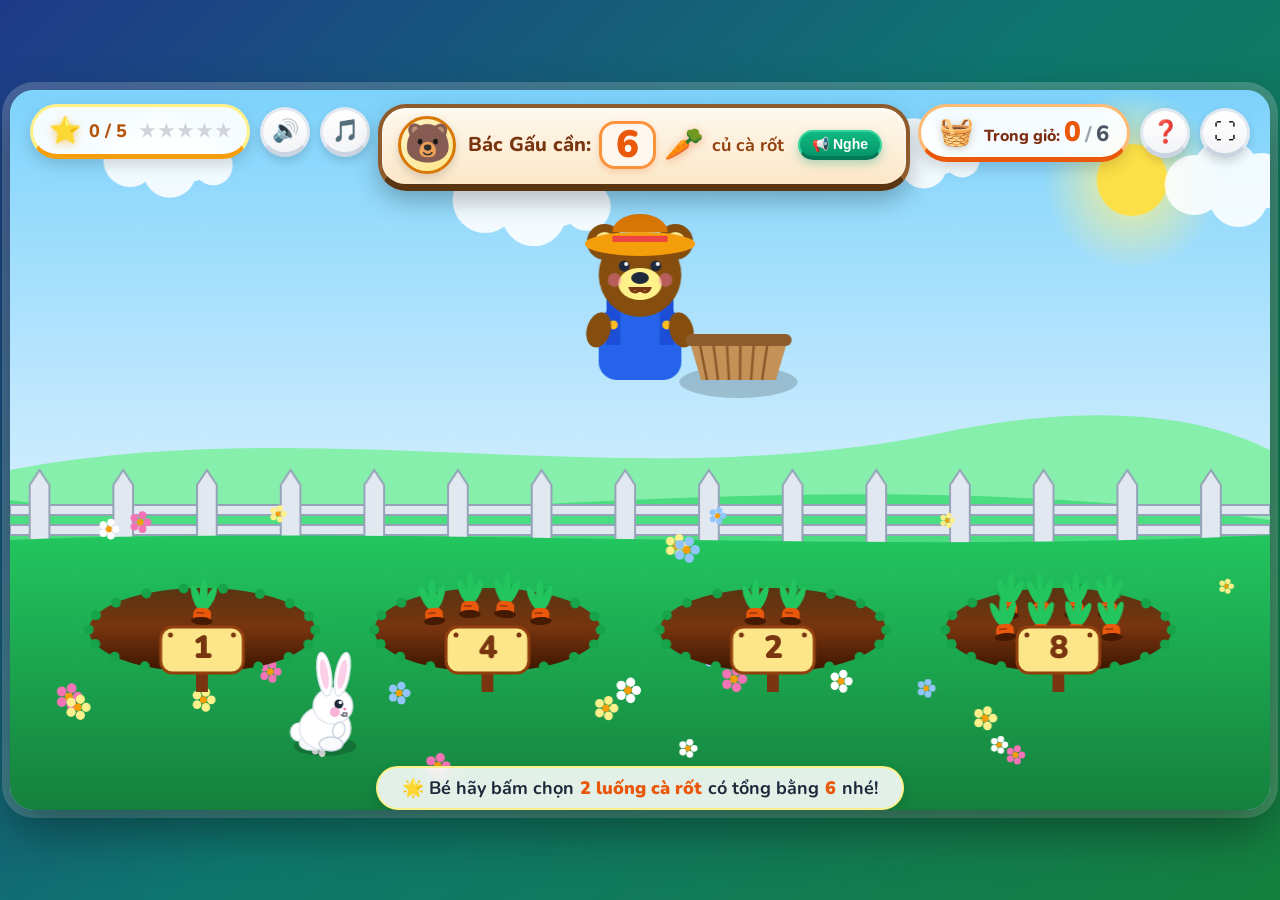
==== index.html @ 6e5bebfd "feat: init Tho Gom Ca Rot (Carrot Harvester) math game for Grade 1" ====
<!DOCTYPE html>
<html lang="vi">
<head>
  <meta charset="UTF-8">
  <meta name="viewport" content="width=device-width, initial-scale=1.0, maximum-scale=1.0, user-scalable=no">
  <title>Thỏ Gom Cà Rốt - Bé Vui Học Toán Lớp 1</title>
  <meta name="description" content="Trò chơi giáo dục toán học Thỏ Gom Cà Rốt giúp học sinh lớp 1 rèn luyện tư duy Tách - Gộp số trong phạm vi 10.">
  
  <!-- Google Fonts: Nunito & Quicksand bo tròn, thân thiện với trẻ nhỏ -->
  <link rel="preconnect" href="https://fonts.googleapis.com">
  <link rel="preconnect" href="https://fonts.gstatic.com" crossorigin>
  <link href="https://fonts.googleapis.com/css2?family=Nunito:wght@600;700;800;900&family=Quicksand:wght@700&display=swap" rel="stylesheet">
  
  <link rel="stylesheet" href="css/style.css">
</head>
<body>
  <!-- Game Container tự động co giãn 16:9 chuẩn 1280x720 -->
  <div id="game-wrapper">
    <div id="game-container">
      <!-- Canvas chính vẽ hoạt hình, nhân vật, luống đất và hiệu ứng -->
      <canvas id="gameCanvas" width="1280" height="720"></canvas>

      <!-- Lớp giao diện HTML nổi (HUD & Interactive Overlays) -->
      <div id="ui-layer">
        <!-- Thanh công cụ trên cùng -->
        <header id="hud-top">
          <!-- Góc trái: Tiến trình sao & Nút chức năng -->
          <div class="hud-left">
            <div class="star-badge" id="star-progress" title="Tiến trình hoàn thành">
              <span class="star-icon">⭐</span>
              <span id="star-count-text">0 / 5</span>
              <div class="stars-track" id="stars-track">
                <!-- 5 ngôi sao nhỏ phát sáng khi đạt điểm -->
                <span class="mini-star">★</span>
                <span class="mini-star">★</span>
                <span class="mini-star">★</span>
                <span class="mini-star">★</span>
                <span class="mini-star">★</span>
              </div>
            </div>

            <button id="btn-sound" class="hud-btn" aria-label="Bật/Tắt âm thanh" title="Âm thanh">
              <span class="btn-icon">🔊</span>
            </button>
            <button id="btn-music" class="hud-btn" aria-label="Bật/Tắt nhạc nền" title="Nhạc nền">
              <span class="btn-icon">🎵</span>
            </button>
          </div>

          <!-- Khu vực Bác Gấu & Bảng Yêu Cầu (Chính giữa) -->
          <div id="mission-board" class="mission-panel">
            <div class="mission-avatar" id="bear-avatar" title="Bác Gấu Nông Dân">
              <span class="avatar-emoji">🐻</span>
            </div>
            <div class="mission-content">
              <div class="mission-speech-bubble">
                <span class="mission-label">Bác Gấu cần:</span>
                <span class="mission-target" id="target-number">7</span>
                <span class="carrot-symbol">🥕</span>
                <span class="mission-unit">củ cà rốt</span>
                <button id="btn-speak" class="speak-btn" title="Nghe Bác Gấu đọc yêu cầu">
                  <span class="speaker-icon">📢</span>
                  <span class="speak-hint">Nghe</span>
                </button>
              </div>
            </div>
          </div>

          <!-- Góc phải: Giỏ thu hoạch & Nút trợ giúp / Toàn màn hình -->
          <div class="hud-right">
            <div class="cart-badge" id="cart-counter" title="Cà rốt trong giỏ">
              <span class="cart-icon">🧺</span>
              <div class="cart-info">
                <span class="cart-label">Trong giỏ:</span>
                <span class="cart-val" id="collected-val">0</span>
                <span class="cart-sep">/</span>
                <span class="cart-target" id="cart-target-val">7</span>
              </div>
            </div>
            
            <button id="btn-reset-turn" class="hud-btn btn-warning" title="Chọn lại từ đầu" style="display: none;">
              <span class="btn-icon">🔄</span>
              <span class="btn-text">Chọn lại</span>
            </button>

            <button id="btn-help" class="hud-btn" title="Hướng dẫn cách chơi">
              <span class="btn-icon">❓</span>
            </button>
            <button id="btn-fullscreen" class="hud-btn" title="Toàn màn hình">
              <span class="btn-icon">⛶</span>
            </button>
          </div>
        </header>

        <!-- Dòng hướng dẫn bé tương tác (thay đổi theo trạng thái) -->
        <div id="interaction-guide" class="guide-banner">
          <p id="guide-text">🌟 Bé hãy bấm chọn <strong>2 luống cà rốt</strong> có tổng bằng <strong id="guide-target">7</strong> nhé!</p>
        </div>

        <!-- Banner thông báo chúc mừng & hiển thị phép toán Tách - Gộp (a + b = C) -->
        <div id="success-banner" class="result-banner success hidden">
          <div class="banner-ribbon">
            <div class="banner-title">🎉 HOAN HÔ! BÉ GIỎI QUÁ! 🎉</div>
            <div class="math-formula" id="math-formula-text">
              <span class="num-a" id="math-a">3</span>
              <span class="op">+</span>
              <span class="num-b" id="math-b">4</span>
              <span class="op">=</span>
              <span class="num-target" id="math-target">7</span>
              <span class="formula-carrot">🥕</span>
            </div>
            <p class="banner-subtitle">Bác Gấu đã nhận đủ số cà rốt rồi!</p>
          </div>
        </div>

        <!-- Thông báo nhắc nhở nhẹ nhàng khi chọn chưa đúng -->
        <div id="wrong-toast" class="wrong-toast hidden">
          <div class="toast-content">
            <span class="toast-icon">🐰💭</span>
            <div class="toast-text">
              <strong>Ồ, chưa đúng rồi!</strong>
              <p id="wrong-detail">Bé thử chọn lại 2 luống khác nhé!</p>
            </div>
          </div>
        </div>

        <!-- Màn hình chiến thắng khi hoàn thành 5 màn (Trophy Screen) -->
        <div id="victory-modal" class="modal-overlay hidden">
          <div class="modal-card">
            <div class="trophy-bounce">🏆</div>
            <h2 class="victory-title">XUẤT SẮC! BÉ ĐÃ CHIẾN THẮNG!</h2>
            <div class="victory-stars">
              ⭐⭐⭐⭐⭐
            </div>
            <p class="victory-desc">
              Bé đã giúp Thỏ Trắng thu hoạch đủ cà rốt cho Bác Gấu nông dân rồi! Bé rất thông minh và giỏi toán!
            </p>
            <div class="victory-actions">
              <button id="btn-play-again" class="btn-large btn-primary">
                <span>🥕 Chơi lại từ đầu 🥕</span>
              </button>
            </div>
          </div>
        </div>

        <!-- Modal Hướng Dẫn Cách Chơi Cho Bé & Phụ Huynh / Giáo Viên -->
        <div id="help-modal" class="modal-overlay hidden">
          <div class="modal-card help-card">
            <button class="btn-close-modal" id="btn-close-help">✖</button>
            <h2 class="help-title">📖 Hướng Dẫn Cách Chơi</h2>
            <div class="help-steps">
              <div class="step-item">
                <span class="step-num">1</span>
                <p>Nhìn số cà rốt mà <strong>Bác Gấu</strong> đang cần (hoặc bấm nút <strong>📢 Nghe</strong> để nghe giọng đọc).</p>
              </div>
              <div class="step-item">
                <span class="step-num">2</span>
                <p>Quan sát 4 luống cà rốt trong vườn. Đếm số củ cà rốt và xem số ghi trên biển gỗ.</p>
              </div>
              <div class="step-item">
                <span class="step-num">3</span>
                <p>Bấm chọn lần lượt <strong>2 luống cà rốt</strong> sao cho <strong>tổng 2 số cộng lại bằng đúng số Bác Gấu cần</strong>.</p>
              </div>
              <div class="step-item">
                <span class="step-num">4</span>
                <p>Thỏ Trắng sẽ giúp bé thu hoạch và mang vào giỏ. Hoàn thành 5 lượt để nhận Cúp Chiến Thắng! 🏆</p>
              </div>
            </div>
            <button id="btn-start-playing" class="btn-large btn-primary">
              <span>Đã hiểu, Bắt đầu chơi! 🚀</span>
            </button>
          </div>
        </div>

      </div>
    </div>
  </div>

  <!-- Scripts Modular: Audio Synthesis & TTS -> Vector Art & Canvas -> Game Engine -> Main Controller -->
  <script src="js/audio.js"></script>
  <script src="js/graphics.js"></script>
  <script src="js/game.js"></script>
  <script src="js/main.js"></script>
</body>
</html>
---- css/style.css ----
/* ==========================================================================
   THỎ GOM CÀ RỐT - STYLESHEET (BÉ VUI HỌC TOÁN LỚP 1)
   Phong cách hoạt hình tươi sáng, bo tròn, thân thiện với trẻ em 6-7 tuổi
   ========================================================================== */

:root {
  --primary-orange: #FF7B25;
  --primary-orange-light: #FFA259;
  --primary-orange-dark: #D45607;
  --carrot-green: #48BB78;
  --carrot-green-dark: #2F855A;
  --sky-blue: #E0F2FE;
  --grass-green: #38A169;
  --wood-brown: #8D5B2C;
  --wood-light: #C49156;
  --wood-dark: #5A3511;
  --soft-yellow: #FEF08A;
  --gold-star: #FBBF24;
  --gold-glow: rgba(251, 191, 36, 0.6);
  --text-dark: #2D3748;
  --font-main: 'Nunito', -apple-system, BlinkMacSystemFont, "Segoe UI", Roboto, sans-serif;
  --font-accent: 'Quicksand', cursive, sans-serif;
}

* {
  box-sizing: border-box;
  margin: 0;
  padding: 0;
  user-select: none;
  -webkit-user-select: none;
  -webkit-touch-callout: none;
}

html, body {
  width: 100%;
  height: 100%;
  overflow: hidden;
  background: linear-gradient(135deg, #1e3a8a 0%, #0f766e 50%, #15803d 100%);
  font-family: var(--font-main);
  color: var(--text-dark);
  display: flex;
  justify-content: center;
  align-items: center;
}

/* Khung bọc bao quát toàn màn hình */
#game-wrapper {
  width: 100vw;
  height: 100vh;
  display: flex;
  justify-content: center;
  align-items: center;
  padding: 10px;
}

/* Khung chứa game cố định tỷ lệ 16:9 (1280 x 720) tự co giãn */
#game-container {
  position: relative;
  width: 1280px;
  height: 720px;
  max-width: 100%;
  max-height: 100%;
  aspect-ratio: 16 / 9;
  background-color: #87CEEB;
  border-radius: 24px;
  overflow: hidden;
  box-shadow: 0 20px 50px rgba(0, 0, 0, 0.4), 0 0 0 8px #ffffff33;
}

/* Canvas chính */
#gameCanvas {
  position: absolute;
  top: 0;
  left: 0;
  width: 100%;
  height: 100%;
  display: block;
  z-index: 1;
}

/* ==========================================================================
   LỚP GIAO DIỆN HTML (UI LAYER)
   ========================================================================== */
#ui-layer {
  position: absolute;
  top: 0;
  left: 0;
  width: 100%;
  height: 100%;
  z-index: 10;
  pointer-events: none; /* Cho phép click xuyên thấu xuống canvas, chỉ bắt click ở phần tử con */
  display: flex;
  flex-direction: column;
  justify-content: space-between;
}

/* ---------------- HUD TOP ---------------- */
#hud-top {
  pointer-events: auto;
  display: flex;
  justify-content: space-between;
  align-items: flex-start;
  padding: 14px 20px;
  z-index: 20;
}

.hud-left, .hud-right {
  display: flex;
  align-items: center;
  gap: 10px;
}

/* Nút bấm HUD bo tròn ngộ nghĩnh */
.hud-btn {
  background: linear-gradient(180deg, #FFFFFF 0%, #F3F4F6 100%);
  border: 3px solid #E2E8F0;
  border-bottom: 5px solid #CBD5E1;
  border-radius: 9999px;
  width: 50px;
  height: 50px;
  display: flex;
  align-items: center;
  justify-content: center;
  font-size: 22px;
  cursor: pointer;
  transition: all 0.15s cubic-bezier(0.34, 1.56, 0.64, 1);
  box-shadow: 0 4px 10px rgba(0, 0, 0, 0.15);
}

.hud-btn:hover {
  transform: translateY(-2px) scale(1.06);
  border-color: var(--primary-orange);
  box-shadow: 0 6px 14px rgba(255, 123, 37, 0.3);
}

.hud-btn:active {
  transform: translateY(2px) scale(0.96);
  border-bottom-width: 3px;
}

.hud-btn.btn-warning {
  width: auto;
  padding: 0 16px;
  background: linear-gradient(180deg, #FDE68A 0%, #F59E0B 100%);
  border-color: #FBBF24;
  border-bottom-color: #D97706;
  color: #78350F;
  font-weight: 800;
  font-size: 16px;
  gap: 6px;
}

/* Huy hiệu sao tích lũy */
.star-badge {
  background: rgba(255, 255, 255, 0.92);
  backdrop-filter: blur(8px);
  border: 3px solid #FEF08A;
  border-bottom: 5px solid #F59E0B;
  border-radius: 9999px;
  padding: 6px 16px;
  display: flex;
  align-items: center;
  gap: 8px;
  font-size: 18px;
  font-weight: 800;
  color: #B45309;
  box-shadow: 0 6px 15px rgba(0, 0, 0, 0.15);
}

.star-icon {
  font-size: 26px;
  filter: drop-shadow(0 2px 4px rgba(245, 158, 11, 0.5));
  animation: starPulse 2s infinite ease-in-out;
}

@keyframes starPulse {
  0%, 100% { transform: scale(1); }
  50% { transform: scale(1.15) rotate(10deg); }
}

.stars-track {
  display: flex;
  gap: 3px;
  margin-left: 4px;
}

.mini-star {
  font-size: 18px;
  color: #D1D5DB;
  transition: all 0.3s cubic-bezier(0.34, 1.56, 0.64, 1);
}

.mini-star.earned {
  color: #F59E0B;
  transform: scale(1.2);
  text-shadow: 0 0 8px #FBBF24;
}

/* ---------------- BẢNG YÊU CẦU BÁC GẤU (MISSION BOARD) ---------------- */
.mission-panel {
  display: flex;
  align-items: center;
  gap: 12px;
  background: linear-gradient(180deg, #FDF8ED 0%, #FCE7C8 100%);
  border: 4px solid var(--wood-brown);
  border-bottom: 7px solid var(--wood-dark);
  border-radius: 28px;
  padding: 8px 24px 10px 16px;
  box-shadow: 0 10px 25px rgba(0, 0, 0, 0.25), inset 0 2px 4px rgba(255, 255, 255, 0.8);
  animation: boardFloat 3s infinite ease-in-out;
  position: relative;
}

@keyframes boardFloat {
  0%, 100% { transform: translateY(0); }
  50% { transform: translateY(-4px); }
}

.mission-avatar {
  width: 58px;
  height: 58px;
  background: linear-gradient(135deg, #FEF3C7 0%, #FDE68A 100%);
  border: 3px solid #D97706;
  border-radius: 50%;
  display: flex;
  align-items: center;
  justify-content: center;
  box-shadow: 0 4px 10px rgba(0, 0, 0, 0.15);
}

.avatar-emoji {
  font-size: 38px;
  display: inline-block;
  transform: translateY(-2px);
}

.mission-content {
  display: flex;
  flex-direction: column;
}

.mission-speech-bubble {
  display: flex;
  align-items: center;
  gap: 8px;
  font-size: 20px;
  font-weight: 800;
  color: #78350F;
}

.mission-target {
  font-size: 38px;
  font-weight: 900;
  color: #EA580C;
  background: #FFF7ED;
  padding: 0px 14px;
  border-radius: 16px;
  border: 3px solid #FB923C;
  line-height: 1.1;
  box-shadow: 0 3px 6px rgba(234, 88, 12, 0.2);
  display: inline-flex;
  align-items: center;
}

.carrot-symbol {
  font-size: 32px;
  filter: drop-shadow(0 2px 4px rgba(234, 88, 12, 0.4));
  animation: carrotWiggle 2s infinite ease-in-out;
}

@keyframes carrotWiggle {
  0%, 100% { transform: rotate(0deg); }
  25% { transform: rotate(-8deg); }
  75% { transform: rotate(8deg); }
}

.mission-unit {
  font-size: 18px;
  font-weight: 700;
  color: #92400E;
}

/* Nút bấm nghe giọng đọc Bác Gấu */
.speak-btn {
  background: linear-gradient(180deg, #10B981 0%, #059669 100%);
  border: 2px solid #34D399;
  border-bottom: 4px solid #047857;
  border-radius: 9999px;
  padding: 4px 12px;
  color: white;
  font-weight: 800;
  font-size: 14px;
  display: flex;
  align-items: center;
  gap: 4px;
  cursor: pointer;
  margin-left: 6px;
  transition: all 0.15s ease;
  box-shadow: 0 4px 10px rgba(5, 150, 105, 0.3);
}

.speak-btn:hover {
  transform: scale(1.08);
  background: linear-gradient(180deg, #34D399 0%, #10B981 100%);
}

.speak-btn:active {
  transform: scale(0.96);
  border-bottom-width: 2px;
}

.speak-btn.speaking {
  animation: speakPulse 0.8s infinite alternate;
}

@keyframes speakPulse {
  from { box-shadow: 0 0 4px #10B981; }
  to { box-shadow: 0 0 16px #34D399; transform: scale(1.08); }
}

/* ---------------- GIỎ CÀ RỐT (CART COUNTER) ---------------- */
.cart-badge {
  background: rgba(255, 255, 255, 0.92);
  backdrop-filter: blur(8px);
  border: 3px solid #FDBA74;
  border-bottom: 5px solid #EA580C;
  border-radius: 9999px;
  padding: 6px 18px;
  display: flex;
  align-items: center;
  gap: 10px;
  box-shadow: 0 6px 15px rgba(0, 0, 0, 0.15);
}

.cart-icon {
  font-size: 28px;
  filter: drop-shadow(0 2px 4px rgba(0, 0, 0, 0.2));
}

.cart-info {
  display: flex;
  align-items: baseline;
  gap: 4px;
  font-size: 16px;
  font-weight: 800;
  color: #7C2D12;
}

.cart-val {
  font-size: 28px;
  font-weight: 900;
  color: #EA580C;
}

.cart-sep {
  font-size: 20px;
  color: #9CA3AF;
}

.cart-target {
  font-size: 22px;
  font-weight: 800;
  color: #4B5563;
}

/* ---------------- DÒNG NHẮC NHỞ HƯỚNG DẪN ---------------- */
.guide-banner {
  pointer-events: auto;
  align-self: center;
  background: rgba(255, 255, 255, 0.88);
  backdrop-filter: blur(6px);
  border: 2px solid #FEF08A;
  border-radius: 9999px;
  padding: 8px 24px;
  box-shadow: 0 4px 12px rgba(0, 0, 0, 0.12);
  margin-top: -6px;
  z-index: 15;
  transition: all 0.3s ease;
}

.guide-banner p {
  font-size: 18px;
  font-weight: 700;
  color: #1E293B;
  display: flex;
  align-items: center;
  gap: 6px;
}

.guide-banner strong {
  color: #EA580C;
  font-weight: 900;
}

/* ==========================================================================
   BANNER THÔNG BÁO KẾT QUẢ & PHÉP TÍNH (a + b = C)
   ========================================================================== */
.result-banner {
  pointer-events: auto;
  position: absolute;
  top: 48%;
  left: 50%;
  transform: translate(-50%, -50%) scale(1);
  z-index: 30;
  transition: all 0.4s cubic-bezier(0.34, 1.56, 0.64, 1);
}

.result-banner.hidden {
  opacity: 0;
  transform: translate(-50%, -40%) scale(0.7);
  pointer-events: none;
}

.banner-ribbon {
  background: linear-gradient(135deg, #FEF08A 0%, #FBBF24 50%, #F59E0B 100%);
  border: 6px solid #FFFFFF;
  border-radius: 36px;
  padding: 24px 44px;
  text-align: center;
  box-shadow: 0 20px 40px rgba(0, 0, 0, 0.35), 0 0 0 8px rgba(251, 191, 36, 0.4);
  animation: ribbonPop 0.5s cubic-bezier(0.34, 1.56, 0.64, 1);
}

@keyframes ribbonPop {
  0% { transform: scale(0.6); }
  100% { transform: scale(1); }
}

.banner-title {
  font-size: 28px;
  font-weight: 900;
  color: #78350F;
  text-shadow: 0 2px 4px rgba(255, 255, 255, 0.6);
  margin-bottom: 8px;
  letter-spacing: 0.5px;
}

/* Khối công thức toán nổi bật */
.math-formula {
  background: #FFFFFF;
  border-radius: 24px;
  padding: 12px 28px;
  display: inline-flex;
  align-items: center;
  justify-content: center;
  gap: 12px;
  box-shadow: inset 0 2px 6px rgba(0, 0, 0, 0.1), 0 6px 16px rgba(0, 0, 0, 0.15);
  margin: 10px 0;
  font-size: 42px;
  font-weight: 900;
}

.num-a {
  color: #2563EB;
  background: #EFF6FF;
  padding: 2px 14px;
  border-radius: 14px;
  border: 2px solid #93C5FD;
}

.op {
  color: #F59E0B;
  font-size: 40px;
}

.num-b {
  color: #16A34A;
  background: #F0FDF4;
  padding: 2px 14px;
  border-radius: 14px;
  border: 2px solid #86EFAC;
}

.num-target {
  color: #DC2626;
  background: #FEF2F2;
  padding: 2px 16px;
  border-radius: 14px;
  border: 2px solid #FCA5A5;
}

.formula-carrot {
  font-size: 34px;
}

.banner-subtitle {
  font-size: 20px;
  font-weight: 800;
  color: #92400E;
  margin-top: 6px;
}

/* ---------------- THÔNG BÁO NHẮC NHỞ CHỌN SAI (GENTLE TOAST) ---------------- */
.wrong-toast {
  position: absolute;
  bottom: 90px;
  left: 50%;
  transform: translateX(-50%);
  background: rgba(255, 255, 255, 0.96);
  border: 3px solid #FCA5A5;
  border-bottom: 5px solid #EF4444;
  border-radius: 9999px;
  padding: 12px 28px;
  box-shadow: 0 10px 25px rgba(239, 68, 68, 0.25);
  z-index: 25;
  pointer-events: auto;
  transition: all 0.3s cubic-bezier(0.34, 1.56, 0.64, 1);
}

.wrong-toast.hidden {
  opacity: 0;
  transform: translate(-50%, 30px);
  pointer-events: none;
}

.toast-content {
  display: flex;
  align-items: center;
  gap: 14px;
}

.toast-icon {
  font-size: 32px;
}

.toast-text strong {
  font-size: 18px;
  color: #B91C1C;
  display: block;
}

.toast-text p {
  font-size: 15px;
  color: #4B5563;
  font-weight: 700;
}

/* ==========================================================================
   MODAL DIALOGS (VICTORY & HELP)
   ========================================================================== */
.modal-overlay {
  pointer-events: auto;
  position: absolute;
  top: 0;
  left: 0;
  width: 100%;
  height: 100%;
  background: rgba(15, 23, 42, 0.65);
  backdrop-filter: blur(8px);
  display: flex;
  align-items: center;
  justify-content: center;
  z-index: 50;
  transition: opacity 0.3s ease;
}

.modal-overlay.hidden {
  opacity: 0;
  pointer-events: none;
}

.modal-card {
  background: linear-gradient(180deg, #FFFFFF 0%, #FFFBEB 100%);
  border: 6px solid #FBBF24;
  border-radius: 36px;
  padding: 36px 48px;
  max-width: 600px;
  width: 90%;
  text-align: center;
  position: relative;
  box-shadow: 0 25px 60px rgba(0, 0, 0, 0.4), 0 0 0 8px rgba(255, 255, 255, 0.5);
  animation: modalEnter 0.4s cubic-bezier(0.34, 1.56, 0.64, 1);
}

@keyframes modalEnter {
  0% { transform: scale(0.7) translateY(40px); opacity: 0; }
  100% { transform: scale(1) translateY(0); opacity: 1; }
}

.trophy-bounce {
  font-size: 80px;
  animation: trophyHop 1.2s infinite ease-in-out;
  filter: drop-shadow(0 8px 16px rgba(245, 158, 11, 0.5));
}

@keyframes trophyHop {
  0%, 100% { transform: translateY(0) rotate(-5deg); }
  50% { transform: translateY(-16px) rotate(5deg); }
}

.victory-title {
  font-size: 30px;
  font-weight: 900;
  color: #B45309;
  margin: 12px 0 8px;
}

.victory-stars {
  font-size: 36px;
  margin-bottom: 12px;
  letter-spacing: 4px;
}

.victory-desc {
  font-size: 18px;
  font-weight: 700;
  color: #4B5563;
  line-height: 1.5;
  margin-bottom: 24px;
}

/* Nút bấm lớn */
.btn-large {
  padding: 16px 36px;
  font-size: 22px;
  font-weight: 900;
  border-radius: 9999px;
  cursor: pointer;
  border: none;
  transition: all 0.2s cubic-bezier(0.34, 1.56, 0.64, 1);
}

.btn-primary {
  background: linear-gradient(180deg, #FF7B25 0%, #EA580C 100%);
  color: white;
  border-bottom: 6px solid #C2410C;
  box-shadow: 0 8px 20px rgba(234, 88, 12, 0.4);
}

.btn-primary:hover {
  transform: translateY(-3px) scale(1.05);
  box-shadow: 0 12px 28px rgba(234, 88, 12, 0.5);
}

.btn-primary:active {
  transform: translateY(2px) scale(0.98);
  border-bottom-width: 3px;
}

/* ---------------- HELP MODAL ---------------- */
.help-card {
  max-width: 650px;
  text-align: left;
  padding: 32px 40px;
}

.btn-close-modal {
  position: absolute;
  top: 18px;
  right: 18px;
  background: #F3F4F6;
  border: 2px solid #D1D5DB;
  border-radius: 50%;
  width: 40px;
  height: 40px;
  font-size: 18px;
  font-weight: bold;
  cursor: pointer;
  display: flex;
  align-items: center;
  justify-content: center;
  color: #6B7280;
  transition: all 0.15s ease;
}

.btn-close-modal:hover {
  background: #EF4444;
  color: white;
  border-color: #DC2626;
  transform: rotate(90deg);
}

.help-title {
  text-align: center;
  font-size: 26px;
  font-weight: 900;
  color: #78350F;
  margin-bottom: 20px;
}

.help-steps {
  display: flex;
  flex-direction: column;
  gap: 14px;
  margin-bottom: 24px;
}

.step-item {
  display: flex;
  align-items: center;
  gap: 14px;
  background: #FFFFFF;
  padding: 12px 18px;
  border-radius: 18px;
  border: 2px solid #FEF08A;
  box-shadow: 0 3px 6px rgba(0, 0, 0, 0.05);
}

.step-num {
  width: 38px;
  height: 38px;
  border-radius: 50%;
  background: #F59E0B;
  color: white;
  display: flex;
  align-items: center;
  justify-content: center;
  font-weight: 900;
  font-size: 20px;
  flex-shrink: 0;
  box-shadow: 0 3px 6px rgba(245, 158, 11, 0.4);
}

.step-item p {
  font-size: 16px;
  font-weight: 700;
  color: #374151;
  line-height: 1.4;
}

.help-card .btn-large {
  display: block;
  margin: 0 auto;
}

/* ==========================================================================
   RESPONSIVE DESIGN CHO CÁC MÀN HÌNH KHÁC NHAU
   ========================================================================== */
@media (max-width: 900px) {
  #hud-top {
    padding: 8px 12px;
  }
  .mission-panel {
    padding: 6px 14px;
  }
  .mission-speech-bubble {
    font-size: 16px;
  }
  .mission-target {
    font-size: 28px;
    padding: 0 8px;
  }
  .guide-banner p {
    font-size: 15px;
  }
  .math-formula {
    font-size: 30px;
    padding: 8px 18px;
  }
}
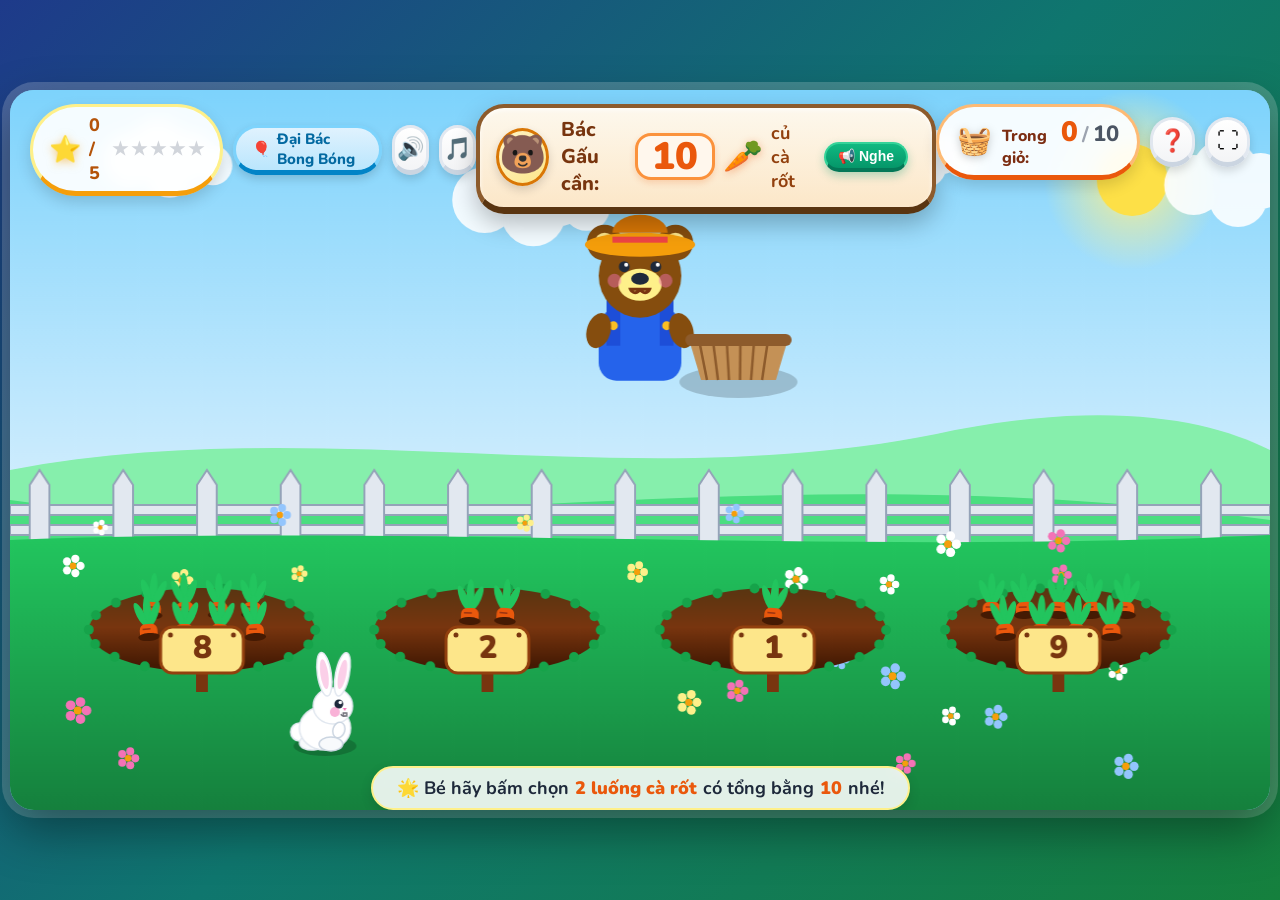
==== commit d0ccc1d1: "feat: integrate Bubble Cannon Math game (Dai bac Bong Bong) with rotation, balloons, timer, and hear" ====
--- a/index.html
+++ b/index.html
@@ -39,6 +39,10 @@
               </div>
             </div>
 
+            <a href="bubble-cannon.html" class="hud-btn btn-switch-game" title="Chơi game Đại Bác Bong Bóng">
+              <span>🎈</span>
+              <span class="btn-text">Đại Bác Bong Bóng</span>
+            </a>
             <button id="btn-sound" class="hud-btn" aria-label="Bật/Tắt âm thanh" title="Âm thanh">
               <span class="btn-icon">🔊</span>
             </button>
--- a/css/style.css
+++ b/css/style.css
@@ -148,6 +148,19 @@
   font-weight: 800;
   font-size: 16px;
   gap: 6px;
+}
+
+.hud-btn.btn-switch-game {
+  width: auto;
+  padding: 0 16px;
+  background: linear-gradient(180deg, #E0F2FE 0%, #BAE6FD 100%);
+  border-color: #7DD3FC;
+  border-bottom-color: #0284C7;
+  color: #0369A1;
+  font-weight: 800;
+  font-size: 15px;
+  gap: 6px;
+  text-decoration: none;
 }
 
 /* Huy hiệu sao tích lũy */
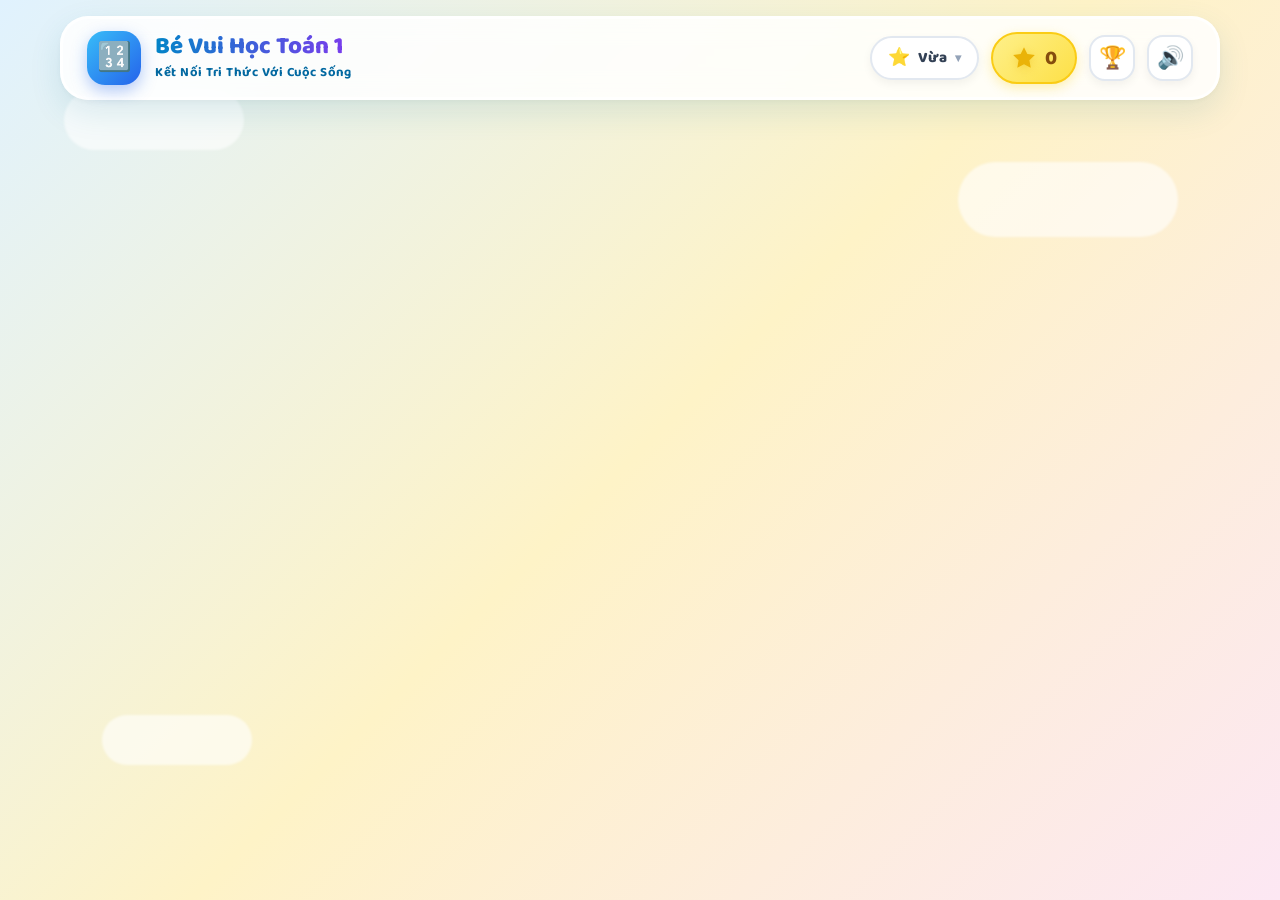
==== commit 23fc8e02: "feat: Add 4 difficulty levels (Easy, Medium, Hard, Challenge) across all games and parent zone" ====
--- a/index.html
+++ b/index.html
@@ -2,188 +2,130 @@
 <html lang="vi">
 <head>
   <meta charset="UTF-8">
-  <meta name="viewport" content="width=device-width, initial-scale=1.0, maximum-scale=1.0, user-scalable=no">
-  <title>Thỏ Gom Cà Rốt - Bé Vui Học Toán Lớp 1</title>
-  <meta name="description" content="Trò chơi giáo dục toán học Thỏ Gom Cà Rốt giúp học sinh lớp 1 rèn luyện tư duy Tách - Gộp số trong phạm vi 10.">
+  <meta name="viewport" content="width=device-width, initial-scale=1.0">
+  <title>Bé Vui Học Toán 1 - Cùng Robot & Các Bạn | Kết Nối Tri Thức</title>
+  <meta name="description" content="Bộ trò chơi tương tác toán học dành cho học sinh lớp 1 theo chuẩn sách giáo khoa Kết nối tri thức với cuộc sống (Tập 1 & Tập 2). Đếm số, so sánh, tách gộp số, phép tính cộng trừ, hình học, đo độ dài và xem giờ.">
+  <link rel="icon" href="data:image/svg+xml,<svg xmlns='http://www.w3.org/2000/svg' viewBox='0 0 100 100'><text y='.9em' font-size='90'>🔢</text></svg>">
   
-  <!-- Google Fonts: Nunito & Quicksand bo tròn, thân thiện với trẻ nhỏ -->
-  <link rel="preconnect" href="https://fonts.googleapis.com">
-  <link rel="preconnect" href="https://fonts.gstatic.com" crossorigin>
-  <link href="https://fonts.googleapis.com/css2?family=Nunito:wght@600;700;800;900&family=Quicksand:wght@700&display=swap" rel="stylesheet">
-  
-  <link rel="stylesheet" href="css/style.css">
+  <!-- Stylesheets -->
+  <link rel="stylesheet" href="css/animations.css">
+  <link rel="stylesheet" href="css/main.css">
+  <link rel="stylesheet" href="css/games.css">
 </head>
 <body>
-  <!-- Game Container tự động co giãn 16:9 chuẩn 1280x720 -->
-  <div id="game-wrapper">
-    <div id="game-container">
-      <!-- Canvas chính vẽ hoạt hình, nhân vật, luống đất và hiệu ứng -->
-      <canvas id="gameCanvas" width="1280" height="720"></canvas>
+  <!-- Decorative Animated Clouds Background -->
+  <div class="bg-decorations" aria-hidden="true">
+    <div class="cloud cloud-1"></div>
+    <div class="cloud cloud-2"></div>
+    <div class="cloud cloud-3"></div>
+  </div>
 
-      <!-- Lớp giao diện HTML nổi (HUD & Interactive Overlays) -->
-      <div id="ui-layer">
-        <!-- Thanh công cụ trên cùng -->
-        <header id="hud-top">
-          <!-- Góc trái: Tiến trình sao & Nút chức năng -->
-          <div class="hud-left">
-            <div class="star-badge" id="star-progress" title="Tiến trình hoàn thành">
-              <span class="star-icon">⭐</span>
-              <span id="star-count-text">0 / 5</span>
-              <div class="stars-track" id="stars-track">
-                <!-- 5 ngôi sao nhỏ phát sáng khi đạt điểm -->
-                <span class="mini-star">★</span>
-                <span class="mini-star">★</span>
-                <span class="mini-star">★</span>
-                <span class="mini-star">★</span>
-                <span class="mini-star">★</span>
+  <div class="app-container">
+    <!-- Header Navigation -->
+    <header class="app-header">
+      <div class="brand-section" id="brandLogo" role="button" tabindex="0" title="Về trang chủ">
+        <div class="brand-logo">
+          🔢
+        </div>
+        <div class="brand-title">
+          <h1>Bé Vui Học Toán 1</h1>
+          <span>Kết Nối Tri Thức Với Cuộc Sống</span>
+        </div>
+      </div>
+
+      <div class="header-actions">
+        <!-- Difficulty Selector -->
+        <div class="diff-picker-wrap" id="diffPickerWrap">
+          <button class="diff-picker-btn" id="diffPickerBtn" aria-label="Chọn cấp độ khó" title="Đổi cấp độ khó">
+            <span class="diff-badge-icon" id="diffBadgeIcon">⭐</span>
+            <span class="diff-badge-label" id="diffBadgeLabel">Vừa</span>
+            <span class="diff-arrow-icon">▾</span>
+          </button>
+          <div class="diff-dropdown-menu" id="diffDropdownMenu" role="menu">
+            <div class="diff-menu-header">🎯 Chọn Cấp Độ Khó</div>
+            <button class="diff-menu-item" data-diff="easy" role="menuitem">
+              <span class="diff-menu-emoji">🌱</span>
+              <div class="diff-menu-content">
+                <div class="diff-menu-row">
+                  <span class="diff-menu-name">Dễ</span>
+                  <span class="diff-menu-tag">0 - 10</span>
+                </div>
+                <span class="diff-menu-sub">Học kì 1 cơ bản, đếm & tính nhỏ</span>
               </div>
-            </div>
-
-            <a href="bubble-cannon.html" class="hud-btn btn-switch-game" title="Chơi game Đại Bác Bong Bóng">
-              <span>🎈</span>
-              <span class="btn-text">Đại Bác Bong Bóng</span>
-            </a>
-            <button id="btn-sound" class="hud-btn" aria-label="Bật/Tắt âm thanh" title="Âm thanh">
-              <span class="btn-icon">🔊</span>
             </button>
-            <button id="btn-music" class="hud-btn" aria-label="Bật/Tắt nhạc nền" title="Nhạc nền">
-              <span class="btn-icon">🎵</span>
+            <button class="diff-menu-item" data-diff="medium" role="menuitem">
+              <span class="diff-menu-emoji">⭐</span>
+              <div class="diff-menu-content">
+                <div class="diff-menu-row">
+                  <span class="diff-menu-name">Vừa</span>
+                  <span class="diff-menu-tag">0 - 20</span>
+                </div>
+                <span class="diff-menu-sub">Chuẩn lớp 1, cộng trừ trong 20</span>
+              </div>
             </button>
-          </div>
-
-          <!-- Khu vực Bác Gấu & Bảng Yêu Cầu (Chính giữa) -->
-          <div id="mission-board" class="mission-panel">
-            <div class="mission-avatar" id="bear-avatar" title="Bác Gấu Nông Dân">
-              <span class="avatar-emoji">🐻</span>
-            </div>
-            <div class="mission-content">
-              <div class="mission-speech-bubble">
-                <span class="mission-label">Bác Gấu cần:</span>
-                <span class="mission-target" id="target-number">7</span>
-                <span class="carrot-symbol">🥕</span>
-                <span class="mission-unit">củ cà rốt</span>
-                <button id="btn-speak" class="speak-btn" title="Nghe Bác Gấu đọc yêu cầu">
-                  <span class="speaker-icon">📢</span>
-                  <span class="speak-hint">Nghe</span>
-                </button>
+            <button class="diff-menu-item" data-diff="hard" role="menuitem">
+              <span class="diff-menu-emoji">🔥</span>
+              <div class="diff-menu-content">
+                <div class="diff-menu-row">
+                  <span class="diff-menu-name">Khó</span>
+                  <span class="diff-menu-tag">0 - 100</span>
+                </div>
+                <span class="diff-menu-sub">Học kì 2, số 2 chữ số & tính nhanh</span>
               </div>
-            </div>
-          </div>
-
-          <!-- Góc phải: Giỏ thu hoạch & Nút trợ giúp / Toàn màn hình -->
-          <div class="hud-right">
-            <div class="cart-badge" id="cart-counter" title="Cà rốt trong giỏ">
-              <span class="cart-icon">🧺</span>
-              <div class="cart-info">
-                <span class="cart-label">Trong giỏ:</span>
-                <span class="cart-val" id="collected-val">0</span>
-                <span class="cart-sep">/</span>
-                <span class="cart-target" id="cart-target-val">7</span>
+            </button>
+            <button class="diff-menu-item" data-diff="challenge" role="menuitem">
+              <span class="diff-menu-emoji">⚡</span>
+              <div class="diff-menu-content">
+                <div class="diff-menu-row">
+                  <span class="diff-menu-name">Thử thách</span>
+                  <span class="diff-menu-tag">Toán tư duy</span>
+                </div>
+                <span class="diff-menu-sub">Tính 3 số, tìm số (?) bí mật</span>
               </div>
-            </div>
-            
-            <button id="btn-reset-turn" class="hud-btn btn-warning" title="Chọn lại từ đầu" style="display: none;">
-              <span class="btn-icon">🔄</span>
-              <span class="btn-text">Chọn lại</span>
-            </button>
-
-            <button id="btn-help" class="hud-btn" title="Hướng dẫn cách chơi">
-              <span class="btn-icon">❓</span>
-            </button>
-            <button id="btn-fullscreen" class="hud-btn" title="Toàn màn hình">
-              <span class="btn-icon">⛶</span>
-            </button>
-          </div>
-        </header>
-
-        <!-- Dòng hướng dẫn bé tương tác (thay đổi theo trạng thái) -->
-        <div id="interaction-guide" class="guide-banner">
-          <p id="guide-text">🌟 Bé hãy bấm chọn <strong>2 luống cà rốt</strong> có tổng bằng <strong id="guide-target">7</strong> nhé!</p>
-        </div>
-
-        <!-- Banner thông báo chúc mừng & hiển thị phép toán Tách - Gộp (a + b = C) -->
-        <div id="success-banner" class="result-banner success hidden">
-          <div class="banner-ribbon">
-            <div class="banner-title">🎉 HOAN HÔ! BÉ GIỎI QUÁ! 🎉</div>
-            <div class="math-formula" id="math-formula-text">
-              <span class="num-a" id="math-a">3</span>
-              <span class="op">+</span>
-              <span class="num-b" id="math-b">4</span>
-              <span class="op">=</span>
-              <span class="num-target" id="math-target">7</span>
-              <span class="formula-carrot">🥕</span>
-            </div>
-            <p class="banner-subtitle">Bác Gấu đã nhận đủ số cà rốt rồi!</p>
-          </div>
-        </div>
-
-        <!-- Thông báo nhắc nhở nhẹ nhàng khi chọn chưa đúng -->
-        <div id="wrong-toast" class="wrong-toast hidden">
-          <div class="toast-content">
-            <span class="toast-icon">🐰💭</span>
-            <div class="toast-text">
-              <strong>Ồ, chưa đúng rồi!</strong>
-              <p id="wrong-detail">Bé thử chọn lại 2 luống khác nhé!</p>
-            </div>
-          </div>
-        </div>
-
-        <!-- Màn hình chiến thắng khi hoàn thành 5 màn (Trophy Screen) -->
-        <div id="victory-modal" class="modal-overlay hidden">
-          <div class="modal-card">
-            <div class="trophy-bounce">🏆</div>
-            <h2 class="victory-title">XUẤT SẮC! BÉ ĐÃ CHIẾN THẮNG!</h2>
-            <div class="victory-stars">
-              ⭐⭐⭐⭐⭐
-            </div>
-            <p class="victory-desc">
-              Bé đã giúp Thỏ Trắng thu hoạch đủ cà rốt cho Bác Gấu nông dân rồi! Bé rất thông minh và giỏi toán!
-            </p>
-            <div class="victory-actions">
-              <button id="btn-play-again" class="btn-large btn-primary">
-                <span>🥕 Chơi lại từ đầu 🥕</span>
-              </button>
-            </div>
-          </div>
-        </div>
-
-        <!-- Modal Hướng Dẫn Cách Chơi Cho Bé & Phụ Huynh / Giáo Viên -->
-        <div id="help-modal" class="modal-overlay hidden">
-          <div class="modal-card help-card">
-            <button class="btn-close-modal" id="btn-close-help">✖</button>
-            <h2 class="help-title">📖 Hướng Dẫn Cách Chơi</h2>
-            <div class="help-steps">
-              <div class="step-item">
-                <span class="step-num">1</span>
-                <p>Nhìn số cà rốt mà <strong>Bác Gấu</strong> đang cần (hoặc bấm nút <strong>📢 Nghe</strong> để nghe giọng đọc).</p>
-              </div>
-              <div class="step-item">
-                <span class="step-num">2</span>
-                <p>Quan sát 4 luống cà rốt trong vườn. Đếm số củ cà rốt và xem số ghi trên biển gỗ.</p>
-              </div>
-              <div class="step-item">
-                <span class="step-num">3</span>
-                <p>Bấm chọn lần lượt <strong>2 luống cà rốt</strong> sao cho <strong>tổng 2 số cộng lại bằng đúng số Bác Gấu cần</strong>.</p>
-              </div>
-              <div class="step-item">
-                <span class="step-num">4</span>
-                <p>Thỏ Trắng sẽ giúp bé thu hoạch và mang vào giỏ. Hoàn thành 5 lượt để nhận Cúp Chiến Thắng! 🏆</p>
-              </div>
-            </div>
-            <button id="btn-start-playing" class="btn-large btn-primary">
-              <span>Đã hiểu, Bắt đầu chơi! 🚀</span>
             </button>
           </div>
         </div>
 
+        <!-- Star tracker -->
+        <div class="star-counter" id="starTracker" title="Số ngôi sao bé đã đạt được">
+          <svg viewBox="0 0 24 24">
+            <path d="M12 2l3.09 6.26L22 9.27l-5 4.87 1.18 6.88L12 17.77l-6.18 3.25L7 14.14 2 9.27l6.91-1.01L12 2z"/>
+          </svg>
+          <span id="starCount">0</span>
+        </div>
+
+        <!-- Badges / Trophy button -->
+        <button class="btn-icon" id="badgeBtn" title="Xem bộ sưu tập huy hiệu" aria-label="Bộ sưu tập huy hiệu">
+          🏆
+        </button>
+
+        <!-- Sound toggle button -->
+        <button class="btn-icon" id="soundToggleBtn" title="Bật/Tắt âm thanh" aria-label="Bật tắt âm thanh">
+          🔊
+        </button>
+      </div>
+    </header>
+
+    <!-- Main Dynamic Content (Home or Active Game) -->
+    <main id="mainContent" role="main">
+      <!-- Injected dynamically by app.js -->
+    </main>
+  </div>
+
+  <!-- Universal Modal for Badges & Game Completion -->
+  <div class="modal-overlay" id="modalOverlay" role="dialog" aria-modal="true">
+    <div class="modal-card">
+      <button class="modal-close" id="modalCloseBtn" aria-label="Đóng">✕</button>
+      <div id="modalBody">
+        <!-- Injected via JavaScript -->
       </div>
     </div>
   </div>
 
-  <!-- Scripts Modular: Audio Synthesis & TTS -> Vector Art & Canvas -> Game Engine -> Main Controller -->
-  <script src="js/audio.js"></script>
-  <script src="js/graphics.js"></script>
-  <script src="js/game.js"></script>
-  <script src="js/main.js"></script>
+  <!-- Confetti Canvas -->
+  <canvas id="confettiCanvas"></canvas>
+
+  <!-- Application Logic -->
+  <script type="module" src="js/app.js"></script>
 </body>
 </html>
--- a/css/main.css
+++ b/css/main.css
@@ -0,0 +1,663 @@
+@import url('https://fonts.googleapis.com/css2?family=Baloo+2:wght@500;600;700;800&family=Nunito:wght@400;600;700;800;900&display=swap');
+
+:root {
+  --font-primary: 'Baloo 2', 'Nunito', -apple-system, BlinkMacSystemFont, 'Segoe UI', Roboto, sans-serif;
+  
+  /* Primary Colors */
+  --bg-gradient: linear-gradient(135deg, #e0f2fe 0%, #fef3c7 50%, #fce7f3 100%);
+  --primary-blue: #0284c7;
+  --primary-yellow: #f59e0b;
+  --primary-pink: #ec4899;
+  --primary-green: #10b981;
+  --primary-purple: #8b5cf6;
+  --primary-orange: #f97316;
+  
+  /* UI Surface Colors */
+  --card-bg: rgba(255, 255, 255, 0.92);
+  --card-border: #ffffff;
+  --card-shadow: 0 12px 32px rgba(14, 116, 144, 0.12), 0 2px 6px rgba(0, 0, 0, 0.04);
+  --card-shadow-hover: 0 20px 40px rgba(14, 116, 144, 0.22), 0 6px 12px rgba(0, 0, 0, 0.08);
+  
+  --text-dark: #1e293b;
+  --text-muted: #64748b;
+  --border-radius-lg: 28px;
+  --border-radius-md: 18px;
+  --border-radius-sm: 12px;
+}
+
+* {
+  box-sizing: border-box;
+  margin: 0;
+  padding: 0;
+  user-select: none;
+  -webkit-user-select: none;
+}
+
+body {
+  font-family: var(--font-primary);
+  background: var(--bg-gradient);
+  background-attachment: fixed;
+  color: var(--text-dark);
+  min-height: 100vh;
+  display: flex;
+  flex-direction: column;
+  overflow-x: hidden;
+  font-size: 18px;
+}
+
+/* Background decorative clouds and bubbles */
+.bg-decorations {
+  position: fixed;
+  inset: 0;
+  pointer-events: none;
+  z-index: 0;
+  overflow: hidden;
+}
+
+.cloud {
+  position: absolute;
+  background: rgba(255, 255, 255, 0.6);
+  border-radius: 50px;
+  filter: blur(1px);
+}
+.cloud-1 { width: 180px; height: 60px; top: 10%; left: 5%; animation: floatBob 6s infinite ease-in-out; }
+.cloud-2 { width: 220px; height: 75px; top: 18%; right: 8%; animation: floatBob 7s infinite ease-in-out reverse; }
+.cloud-3 { width: 150px; height: 50px; bottom: 15%; left: 8%; animation: floatBob 8s infinite ease-in-out; }
+
+/* Main Container */
+.app-container {
+  position: relative;
+  z-index: 1;
+  max-width: 1200px;
+  width: 100%;
+  margin: 0 auto;
+  padding: 16px 20px 40px;
+  display: flex;
+  flex-direction: column;
+  flex: 1;
+}
+
+/* App Header */
+.app-header {
+  display: flex;
+  justify-content: space-between;
+  align-items: center;
+  gap: 16px;
+  padding: 12px 24px;
+  background: rgba(255, 255, 255, 0.85);
+  backdrop-filter: blur(12px);
+  border-radius: var(--border-radius-lg);
+  border: 3px solid rgba(255, 255, 255, 0.8);
+  box-shadow: var(--card-shadow);
+  margin-bottom: 24px;
+}
+
+.brand-section {
+  display: flex;
+  align-items: center;
+  gap: 14px;
+  cursor: pointer;
+}
+
+.brand-logo {
+  width: 54px;
+  height: 54px;
+  background: linear-gradient(135deg, #38bdf8, #2563eb);
+  border-radius: 18px;
+  display: flex;
+  align-items: center;
+  justify-content: center;
+  color: white;
+  font-size: 28px;
+  box-shadow: 0 6px 16px rgba(37, 99, 235, 0.35);
+  transition: transform 0.2s;
+}
+
+.brand-section:hover .brand-logo {
+  transform: scale(1.08) rotate(6deg);
+}
+
+.brand-title {
+  display: flex;
+  flex-direction: column;
+}
+
+.brand-title h1 {
+  font-size: 24px;
+  font-weight: 800;
+  background: linear-gradient(90deg, #0284c7, #7c3aed);
+  -webkit-background-clip: text;
+  -webkit-text-fill-color: transparent;
+  line-height: 1.2;
+}
+
+.brand-title span {
+  font-size: 13px;
+  font-weight: 700;
+  color: #0369a1;
+  letter-spacing: 0.5px;
+}
+
+/* Header Controls */
+.header-actions {
+  display: flex;
+  align-items: center;
+  gap: 12px;
+}
+
+.star-counter {
+  display: flex;
+  align-items: center;
+  gap: 8px;
+  background: linear-gradient(135deg, #fef08a, #fde047);
+  padding: 8px 18px;
+  border-radius: 30px;
+  border: 2px solid #facc15;
+  color: #854d0e;
+  font-weight: 800;
+  font-size: 20px;
+  box-shadow: 0 4px 12px rgba(250, 204, 21, 0.3);
+}
+
+.star-counter svg {
+  width: 26px;
+  height: 26px;
+  fill: #eab308;
+  filter: drop-shadow(0 2px 4px rgba(234, 179, 8, 0.4));
+  animation: bounceSlow 2s infinite ease-in-out;
+}
+
+.btn-icon {
+  width: 46px;
+  height: 46px;
+  border-radius: 16px;
+  border: 2px solid #e2e8f0;
+  background: white;
+  display: flex;
+  align-items: center;
+  justify-content: center;
+  font-size: 22px;
+  cursor: pointer;
+  transition: all 0.2s ease;
+  box-shadow: 0 4px 10px rgba(0, 0, 0, 0.05);
+}
+
+.btn-icon:hover {
+  transform: translateY(-2px);
+  box-shadow: 0 6px 14px rgba(0, 0, 0, 0.1);
+  border-color: #38bdf8;
+}
+
+.btn-icon:active {
+  transform: translateY(1px);
+}
+
+/* Difficulty Selector in Header */
+.diff-picker-wrap {
+  position: relative;
+  z-index: 50;
+}
+
+.diff-picker-btn {
+  display: flex;
+  align-items: center;
+  gap: 8px;
+  padding: 8px 16px;
+  border-radius: 30px;
+  border: 2px solid #e2e8f0;
+  background: white;
+  cursor: pointer;
+  font-family: inherit;
+  font-weight: 800;
+  font-size: 15px;
+  color: #334155;
+  box-shadow: 0 4px 10px rgba(0, 0, 0, 0.05);
+  transition: all 0.2s cubic-bezier(0.34, 1.56, 0.64, 1);
+  outline: none;
+}
+
+.diff-picker-btn:hover {
+  transform: translateY(-2px);
+  box-shadow: 0 6px 16px rgba(0, 0, 0, 0.1);
+}
+
+.diff-picker-btn:active {
+  transform: translateY(1px);
+}
+
+.diff-picker-btn .diff-badge-icon {
+  font-size: 18px;
+  line-height: 1;
+}
+
+.diff-picker-btn .diff-badge-label {
+  font-size: 15px;
+  font-weight: 800;
+}
+
+.diff-picker-btn .diff-arrow-icon {
+  font-size: 12px;
+  color: #94a3b8;
+  transition: transform 0.2s ease;
+}
+
+.diff-picker-wrap.open .diff-arrow-icon {
+  transform: rotate(180deg);
+}
+
+/* Level color variations on button */
+.diff-picker-btn.diff-easy {
+  background: #f0fdf4;
+  border-color: #86efac;
+  color: #166534;
+}
+.diff-picker-btn.diff-medium {
+  background: #fefce8;
+  border-color: #fde047;
+  color: #854d0e;
+}
+.diff-picker-btn.diff-hard {
+  background: #fff7ed;
+  border-color: #fdba74;
+  color: #c2410c;
+}
+.diff-picker-btn.diff-challenge {
+  background: #faf5ff;
+  border-color: #d8b4fe;
+  color: #6b21a8;
+  box-shadow: 0 4px 16px rgba(168, 85, 247, 0.25);
+  animation: pulseGlow 2.5s infinite;
+}
+
+@keyframes pulseGlow {
+  0%, 100% { box-shadow: 0 4px 14px rgba(168, 85, 247, 0.25); }
+  50% { box-shadow: 0 4px 22px rgba(168, 85, 247, 0.5); }
+}
+
+/* Dropdown Menu */
+.diff-dropdown-menu {
+  position: absolute;
+  top: calc(100% + 10px);
+  right: 0;
+  width: 290px;
+  background: rgba(255, 255, 255, 0.98);
+  backdrop-filter: blur(14px);
+  border-radius: 20px;
+  border: 2px solid #e2e8f0;
+  box-shadow: 0 16px 36px rgba(15, 23, 42, 0.15), 0 0 0 1px rgba(255, 255, 255, 0.8);
+  padding: 10px;
+  display: flex;
+  flex-direction: column;
+  gap: 6px;
+  opacity: 0;
+  visibility: hidden;
+  transform: translateY(-8px) scale(0.96);
+  transition: all 0.2s cubic-bezier(0.16, 1, 0.3, 1);
+  pointer-events: none;
+}
+
+.diff-picker-wrap.open .diff-dropdown-menu {
+  opacity: 1;
+  visibility: visible;
+  transform: translateY(0) scale(1);
+  pointer-events: auto;
+}
+
+.diff-menu-header {
+  font-size: 13px;
+  font-weight: 800;
+  color: #64748b;
+  text-transform: uppercase;
+  letter-spacing: 0.5px;
+  padding: 6px 10px 4px;
+}
+
+.diff-menu-item {
+  display: flex;
+  align-items: center;
+  gap: 12px;
+  padding: 10px 12px;
+  border-radius: 14px;
+  border: 2px solid transparent;
+  background: transparent;
+  text-align: left;
+  cursor: pointer;
+  font-family: inherit;
+  transition: all 0.15s ease;
+  width: 100%;
+}
+
+.diff-menu-item:hover {
+  background: #f8fafc;
+  border-color: #cbd5e1;
+  transform: translateX(3px);
+}
+
+.diff-menu-item.active {
+  background: #eff6ff;
+  border-color: #93c5fd;
+}
+
+.diff-menu-emoji {
+  font-size: 26px;
+  line-height: 1;
+  flex-shrink: 0;
+}
+
+.diff-menu-content {
+  display: flex;
+  flex-direction: column;
+  flex: 1;
+  gap: 2px;
+}
+
+.diff-menu-row {
+  display: flex;
+  align-items: center;
+  justify-content: space-between;
+}
+
+.diff-menu-name {
+  font-size: 15px;
+  font-weight: 800;
+  color: #1e293b;
+}
+
+.diff-menu-tag {
+  font-size: 11px;
+  font-weight: 800;
+  padding: 2px 8px;
+  border-radius: 10px;
+  background: #e2e8f0;
+  color: #475569;
+}
+
+.diff-menu-item[data-diff="easy"].active .diff-menu-tag { background: #bbf7d0; color: #166534; }
+.diff-menu-item[data-diff="medium"].active .diff-menu-tag { background: #fef08a; color: #854d0e; }
+.diff-menu-item[data-diff="hard"].active .diff-menu-tag { background: #fed7aa; color: #9a3412; }
+.diff-menu-item[data-diff="challenge"].active .diff-menu-tag { background: #e9d5ff; color: #6b21a8; }
+
+.diff-menu-sub {
+  font-size: 12px;
+  color: #64748b;
+  font-weight: 600;
+}
+
+/* Home / Mascot Banner */
+.mascot-banner {
+  display: flex;
+  align-items: center;
+  background: linear-gradient(120deg, #ffffff 0%, #f0f9ff 100%);
+  border-radius: var(--border-radius-lg);
+  padding: 20px 28px;
+  border: 3px solid #ffffff;
+  box-shadow: var(--card-shadow);
+  margin-bottom: 28px;
+  gap: 24px;
+}
+
+.robot-avatar {
+  flex-shrink: 0;
+  width: 90px;
+  height: 90px;
+  background: linear-gradient(135deg, #bae6fd, #7dd3fc);
+  border-radius: 50%;
+  display: flex;
+  align-items: center;
+  justify-content: center;
+  box-shadow: 0 8px 20px rgba(56, 189, 248, 0.35);
+  position: relative;
+}
+
+.robot-speech {
+  flex: 1;
+}
+
+.robot-speech h2 {
+  font-size: 22px;
+  font-weight: 800;
+  color: #0369a1;
+  margin-bottom: 4px;
+}
+
+.robot-speech p {
+  color: #475569;
+  font-size: 16px;
+  font-weight: 600;
+  line-height: 1.4;
+}
+
+/* Semester Tabs */
+.semester-tabs {
+  display: flex;
+  gap: 12px;
+  margin-bottom: 24px;
+  background: rgba(255, 255, 255, 0.7);
+  padding: 6px;
+  border-radius: 20px;
+  width: fit-content;
+  border: 2px solid rgba(255, 255, 255, 0.8);
+}
+
+.tab-btn {
+  padding: 10px 24px;
+  border-radius: 16px;
+  border: none;
+  background: transparent;
+  font-family: var(--font-primary);
+  font-size: 16px;
+  font-weight: 700;
+  color: #64748b;
+  cursor: pointer;
+  transition: all 0.25s ease;
+}
+
+.tab-btn.active {
+  background: #0284c7;
+  color: white;
+  box-shadow: 0 6px 16px rgba(2, 132, 199, 0.35);
+}
+
+/* Games Grid */
+.games-grid {
+  display: grid;
+  grid-template-columns: repeat(auto-fill, minmax(320px, 1fr));
+  gap: 22px;
+  margin-bottom: 32px;
+}
+
+.game-card {
+  background: var(--card-bg);
+  border-radius: var(--border-radius-lg);
+  border: 3px solid var(--card-border);
+  box-shadow: var(--card-shadow);
+  padding: 24px;
+  display: flex;
+  flex-direction: column;
+  transition: all 0.3s cubic-bezier(0.175, 0.885, 0.32, 1.275);
+  cursor: pointer;
+  position: relative;
+  overflow: hidden;
+}
+
+.game-card:hover {
+  transform: translateY(-8px);
+  box-shadow: var(--card-shadow-hover);
+  border-color: #7dd3fc;
+}
+
+.game-badge-tag {
+  display: inline-block;
+  font-size: 12px;
+  font-weight: 800;
+  padding: 4px 12px;
+  border-radius: 20px;
+  text-transform: uppercase;
+  letter-spacing: 0.5px;
+  margin-bottom: 12px;
+  width: fit-content;
+}
+
+.tag-tap1 {
+  background: #e0f2fe;
+  color: #0369a1;
+}
+
+.tag-tap2 {
+  background: #fef3c7;
+  color: #b45309;
+}
+
+.game-card-header {
+  display: flex;
+  align-items: center;
+  gap: 16px;
+  margin-bottom: 14px;
+}
+
+.game-icon-circle {
+  width: 64px;
+  height: 64px;
+  border-radius: 20px;
+  display: flex;
+  align-items: center;
+  justify-content: center;
+  font-size: 32px;
+  box-shadow: 0 8px 18px rgba(0, 0, 0, 0.08);
+  flex-shrink: 0;
+}
+
+.game-title-group h3 {
+  font-size: 20px;
+  font-weight: 800;
+  color: var(--text-dark);
+  line-height: 1.3;
+}
+
+.game-title-group span {
+  font-size: 13px;
+  font-weight: 600;
+  color: var(--text-muted);
+}
+
+.game-card p.description {
+  font-size: 15px;
+  color: #475569;
+  line-height: 1.45;
+  margin-bottom: 18px;
+  flex: 1;
+}
+
+.game-card-footer {
+  display: flex;
+  align-items: center;
+  justify-content: space-between;
+  border-top: 2px dashed #f1f5f9;
+  padding-top: 14px;
+}
+
+.play-action-btn {
+  background: linear-gradient(135deg, #0284c7, #0369a1);
+  color: white;
+  border: none;
+  padding: 8px 22px;
+  border-radius: 14px;
+  font-size: 16px;
+  font-weight: 800;
+  font-family: var(--font-primary);
+  display: flex;
+  align-items: center;
+  gap: 6px;
+  cursor: pointer;
+  box-shadow: 0 4px 12px rgba(2, 132, 199, 0.3);
+  transition: all 0.2s;
+}
+
+.game-card:hover .play-action-btn {
+  background: linear-gradient(135deg, #0ea5e9, #0284c7);
+  transform: scale(1.05);
+}
+
+/* Modal Styling */
+.modal-overlay {
+  position: fixed;
+  inset: 0;
+  background: rgba(15, 23, 42, 0.6);
+  backdrop-filter: blur(8px);
+  z-index: 1000;
+  display: flex;
+  align-items: center;
+  justify-content: center;
+  padding: 20px;
+  opacity: 0;
+  pointer-events: none;
+  transition: opacity 0.3s ease;
+}
+
+.modal-overlay.active {
+  opacity: 1;
+  pointer-events: auto;
+}
+
+.modal-card {
+  background: white;
+  border-radius: var(--border-radius-lg);
+  max-width: 520px;
+  width: 100%;
+  padding: 32px;
+  box-shadow: 0 25px 50px -12px rgba(0, 0, 0, 0.3);
+  border: 4px solid #f8fafc;
+  text-align: center;
+  position: relative;
+  transform: scale(0.9);
+  transition: transform 0.3s cubic-bezier(0.175, 0.885, 0.32, 1.275);
+}
+
+.modal-overlay.active .modal-card {
+  transform: scale(1);
+}
+
+.modal-close {
+  position: absolute;
+  top: 18px;
+  right: 18px;
+  width: 36px;
+  height: 36px;
+  border-radius: 50%;
+  background: #f1f5f9;
+  border: none;
+  font-size: 18px;
+  cursor: pointer;
+  display: flex;
+  align-items: center;
+  justify-content: center;
+  color: #64748b;
+  font-weight: bold;
+}
+
+/* Confetti Canvas */
+#confettiCanvas {
+  position: fixed;
+  inset: 0;
+  pointer-events: none;
+  z-index: 9999;
+}
+
+/* Responsive queries */
+@media (max-width: 768px) {
+  .app-header {
+    flex-direction: column;
+    align-items: stretch;
+    gap: 12px;
+  }
+  .header-actions {
+    justify-content: space-between;
+  }
+  .mascot-banner {
+    flex-direction: column;
+    text-align: center;
+  }
+  .games-grid {
+    grid-template-columns: 1fr;
+  }
+}
--- a/css/games.css
+++ b/css/games.css
@@ -0,0 +1,2012 @@
+/* Dedicated Styles for Math Mini-Games */
+
+.game-screen {
+  background: white;
+  border-radius: var(--border-radius-lg);
+  border: 4px solid #ffffff;
+  box-shadow: var(--card-shadow);
+  padding: 24px;
+  display: flex;
+  flex-direction: column;
+  min-height: 580px;
+  position: relative;
+}
+
+/* Game Top Bar */
+.game-top-bar {
+  display: flex;
+  align-items: center;
+  justify-content: space-between;
+  margin-bottom: 20px;
+  padding-bottom: 16px;
+  border-bottom: 2px dashed #e2e8f0;
+  gap: 12px;
+}
+
+.game-header-info {
+  display: flex;
+  align-items: center;
+  gap: 14px;
+}
+
+.btn-back {
+  background: #f1f5f9;
+  border: 2px solid #cbd5e1;
+  border-radius: 14px;
+  padding: 8px 16px;
+  font-family: var(--font-primary);
+  font-size: 16px;
+  font-weight: 800;
+  color: #475569;
+  cursor: pointer;
+  display: flex;
+  align-items: center;
+  gap: 6px;
+  transition: all 0.2s;
+}
+
+.btn-back:hover {
+  background: #e2e8f0;
+  transform: translateX(-3px);
+}
+
+.game-title-badge h2 {
+  font-size: 22px;
+  font-weight: 800;
+  color: #0f172a;
+}
+
+.game-progress-bar-wrap {
+  display: flex;
+  align-items: center;
+  gap: 12px;
+}
+
+.progress-track {
+  width: 140px;
+  height: 14px;
+  background: #f1f5f9;
+  border-radius: 10px;
+  overflow: hidden;
+  border: 2px solid #e2e8f0;
+}
+
+.progress-fill {
+  height: 100%;
+  background: linear-gradient(90deg, #10b981, #34d399);
+  width: 0%;
+  transition: width 0.4s ease;
+  border-radius: 8px;
+}
+
+.question-counter {
+  font-size: 15px;
+  font-weight: 800;
+  color: #64748b;
+}
+
+/* Question Prompt Box */
+.question-prompt-box {
+  background: linear-gradient(135deg, #f0fdf4, #dcfce7);
+  border: 2px solid #bbf7d0;
+  border-radius: 20px;
+  padding: 16px 24px;
+  display: flex;
+  align-items: center;
+  justify-content: center;
+  gap: 12px;
+  margin-bottom: 24px;
+  text-align: center;
+}
+
+.question-prompt-box.orange {
+  background: linear-gradient(135deg, #fff7ed, #ffedd5);
+  border-color: #fed7aa;
+}
+
+.question-prompt-box.blue {
+  background: linear-gradient(135deg, #eff6ff, #dbeafe);
+  border-color: #bfdbfe;
+}
+
+.prompt-icon {
+  font-size: 28px;
+}
+
+.prompt-text {
+  font-size: 22px;
+  font-weight: 800;
+  color: #1e293b;
+}
+
+/* Play Area */
+.game-play-area {
+  flex: 1;
+  display: flex;
+  flex-direction: column;
+  align-items: center;
+  justify-content: center;
+  position: relative;
+  min-height: 280px;
+}
+
+/* Answer Choices Area */
+.answer-choices-area {
+  display: flex;
+  flex-wrap: wrap;
+  gap: 16px;
+  justify-content: center;
+  margin-top: 24px;
+  padding-top: 16px;
+}
+
+.choice-btn {
+  min-width: 75px;
+  height: 75px;
+  padding: 8px 18px;
+  font-family: var(--font-primary);
+  font-size: 28px;
+  font-weight: 800;
+  border-radius: 20px;
+  border: 3px solid #cbd5e1;
+  background: white;
+  color: #1e293b;
+  cursor: pointer;
+  box-shadow: 0 6px 14px rgba(0, 0, 0, 0.06);
+  transition: all 0.2s cubic-bezier(0.175, 0.885, 0.32, 1.275);
+  display: flex;
+  align-items: center;
+  justify-content: center;
+}
+
+.choice-btn:hover {
+  transform: translateY(-4px) scale(1.05);
+  border-color: #38bdf8;
+  box-shadow: 0 10px 20px rgba(56, 189, 248, 0.25);
+}
+
+.choice-btn:active {
+  transform: translateY(2px) scale(0.98);
+}
+
+.choice-btn.correct {
+  background: #10b981 !important;
+  color: white !important;
+  border-color: #059669 !important;
+  transform: scale(1.1);
+}
+
+.choice-btn.wrong {
+  background: #ef4444 !important;
+  color: white !important;
+  border-color: #dc2626 !important;
+  animation: shakeWrong 0.5s ease-in-out;
+}
+
+/* -------------------------------------------------------------------------- */
+/* GAME 1: Counting specific styles */
+/* -------------------------------------------------------------------------- */
+.count-items-grid {
+  display: flex;
+  flex-wrap: wrap;
+  gap: 18px;
+  justify-content: center;
+  align-items: center;
+  max-width: 600px;
+  padding: 24px;
+  background: #f8fafc;
+  border-radius: 24px;
+  border: 3px dashed #e2e8f0;
+  min-height: 200px;
+}
+
+.count-item {
+  font-size: 48px;
+  animation: popIn 0.4s ease-out;
+  filter: drop-shadow(0 4px 8px rgba(0, 0, 0, 0.12));
+  transition: transform 0.2s;
+}
+
+.count-item:hover {
+  transform: scale(1.2) rotate(6deg);
+}
+
+/* -------------------------------------------------------------------------- */
+/* GAME 2: Seesaw / Balance Scale styles */
+/* -------------------------------------------------------------------------- */
+.seesaw-container {
+  width: 100%;
+  max-width: 640px;
+  display: flex;
+  flex-direction: column;
+  align-items: center;
+  padding: 20px 10px;
+}
+
+.seesaw-plank {
+  width: 100%;
+  height: 18px;
+  background: linear-gradient(90deg, #f59e0b, #d97706);
+  border-radius: 10px;
+  position: relative;
+  display: flex;
+  justify-content: space-between;
+  align-items: flex-end;
+  box-shadow: 0 6px 12px rgba(0, 0, 0, 0.12);
+  transition: transform 0.6s cubic-bezier(0.34, 1.56, 0.64, 1);
+  transform-origin: center center;
+}
+
+.seesaw-fulcrum {
+  width: 0;
+  height: 0;
+  border-left: 36px solid transparent;
+  border-right: 36px solid transparent;
+  border-bottom: 50px solid #64748b;
+  margin-top: -6px;
+  position: relative;
+  filter: drop-shadow(0 4px 6px rgba(0,0,0,0.15));
+}
+
+.seesaw-pan {
+  width: 150px;
+  min-height: 110px;
+  background: rgba(255, 255, 255, 0.95);
+  border: 3px solid #f59e0b;
+  border-radius: 20px;
+  margin-bottom: 12px;
+  display: flex;
+  flex-direction: column;
+  align-items: center;
+  justify-content: center;
+  padding: 12px;
+  box-shadow: 0 8px 16px rgba(0, 0, 0, 0.08);
+}
+
+.pan-value {
+  font-size: 32px;
+  font-weight: 800;
+  color: #1e293b;
+}
+
+.pan-items-grid {
+  display: flex;
+  flex-wrap: wrap;
+  gap: 6px;
+  justify-content: center;
+  margin-top: 6px;
+  font-size: 26px;
+}
+
+.seesaw-center-box {
+  width: 68px;
+  height: 68px;
+  background: white;
+  border: 3px dashed #0284c7;
+  border-radius: 18px;
+  display: flex;
+  align-items: center;
+  justify-content: center;
+  font-size: 36px;
+  font-weight: 800;
+  color: #0284c7;
+  margin-bottom: 30px;
+  box-shadow: 0 6px 16px rgba(2, 132, 199, 0.2);
+}
+
+/* -------------------------------------------------------------------------- */
+/* GAME 3: Number House ("Mấy và mấy") */
+/* -------------------------------------------------------------------------- */
+.number-house {
+  width: 280px;
+  display: flex;
+  flex-direction: column;
+  align-items: center;
+  filter: drop-shadow(0 12px 24px rgba(0,0,0,0.1));
+}
+
+.house-roof {
+  width: 0;
+  height: 0;
+  border-left: 140px solid transparent;
+  border-right: 140px solid transparent;
+  border-bottom: 110px solid #ef4444;
+  position: relative;
+  display: flex;
+  justify-content: center;
+}
+
+.roof-number-badge {
+  position: absolute;
+  top: 40px;
+  width: 60px;
+  height: 60px;
+  border-radius: 50%;
+  background: #fef08a;
+  border: 3px solid #eab308;
+  color: #854d0e;
+  font-size: 32px;
+  font-weight: 800;
+  display: flex;
+  align-items: center;
+  justify-content: center;
+  box-shadow: 0 4px 10px rgba(0,0,0,0.15);
+}
+
+.house-body {
+  width: 250px;
+  background: #fed7aa;
+  border: 4px solid #ea580c;
+  border-top: none;
+  border-radius: 0 0 24px 24px;
+  padding: 24px 16px;
+  display: flex;
+  justify-content: space-around;
+  align-items: center;
+  gap: 14px;
+}
+
+.house-window {
+  width: 90px;
+  height: 90px;
+  border-radius: 18px;
+  background: white;
+  border: 3px solid #ea580c;
+  display: flex;
+  align-items: center;
+  justify-content: center;
+  font-size: 36px;
+  font-weight: 800;
+  color: #9a3412;
+  box-shadow: inset 0 2px 6px rgba(0,0,0,0.08);
+}
+
+.house-window.mystery {
+  background: #fef3c7;
+  border: 3px dashed #f59e0b;
+  color: #d97706;
+  font-size: 42px;
+  animation: pulseGlow 2s infinite ease-in-out;
+}
+
+/* -------------------------------------------------------------------------- */
+/* GAME 4: Math Garden & Apple Tree */
+/* -------------------------------------------------------------------------- */
+.math-board {
+  background: linear-gradient(135deg, #334155, #1e293b);
+  border: 6px solid #b45309;
+  border-radius: 24px;
+  padding: 24px 40px;
+  display: flex;
+  align-items: center;
+  gap: 16px;
+  box-shadow: 0 16px 32px rgba(0, 0, 0, 0.25);
+  margin-bottom: 20px;
+}
+
+.math-equation {
+  color: white;
+  font-size: 48px;
+  font-weight: 800;
+  letter-spacing: 2px;
+}
+
+.math-question-mark {
+  display: inline-block;
+  background: #fbbf24;
+  color: #78350f;
+  padding: 2px 20px;
+  border-radius: 16px;
+  border: 2px solid #f59e0b;
+}
+
+.visual-counters-bar {
+  display: flex;
+  gap: 8px;
+  padding: 10px 20px;
+  background: #f8fafc;
+  border-radius: 20px;
+  border: 2px dashed #cbd5e1;
+  font-size: 24px;
+}
+
+/* -------------------------------------------------------------------------- */
+/* GAME 5: Shapes Builder & Recognizer */
+/* -------------------------------------------------------------------------- */
+.shapes-display-box {
+  background: #f8fafc;
+  border: 3px dashed #93c5fd;
+  border-radius: 24px;
+  width: 100%;
+  max-width: 520px;
+  height: 220px;
+  display: flex;
+  align-items: center;
+  justify-content: center;
+  position: relative;
+  overflow: hidden;
+}
+
+.target-shape-svg {
+  filter: drop-shadow(0 6px 12px rgba(0,0,0,0.12));
+  transition: transform 0.3s;
+}
+
+.target-shape-svg:hover {
+  transform: scale(1.1);
+}
+
+/* -------------------------------------------------------------------------- */
+/* GAME 6: Ruler Measurement (cm) */
+/* -------------------------------------------------------------------------- */
+.measure-area {
+  display: flex;
+  flex-direction: column;
+  align-items: center;
+  gap: 24px;
+  width: 100%;
+  max-width: 680px;
+  padding: 20px;
+  background: #f8fafc;
+  border-radius: 24px;
+  border: 2px solid #e2e8f0;
+}
+
+.measured-object-wrap {
+  min-height: 70px;
+  display: flex;
+  align-items: center;
+  justify-content: flex-start;
+  width: 100%;
+  padding-left: 20px;
+}
+
+.virtual-ruler {
+  width: 100%;
+  height: 70px;
+  background: linear-gradient(180deg, #fef08a, #fde047);
+  border: 2px solid #ca8a04;
+  border-radius: 8px;
+  position: relative;
+  display: flex;
+  box-shadow: 0 6px 14px rgba(0,0,0,0.1);
+}
+
+.ruler-tick {
+  flex: 1;
+  border-left: 2px solid #854d0e;
+  height: 26px;
+  position: relative;
+  display: flex;
+  justify-content: flex-start;
+  padding-left: 3px;
+  font-size: 13px;
+  font-weight: 800;
+  color: #713f12;
+}
+
+.ruler-tick:last-child {
+  border-right: 2px solid #854d0e;
+}
+
+/* -------------------------------------------------------------------------- */
+/* GAME 7: Clock & Days of Week */
+/* -------------------------------------------------------------------------- */
+.clock-container {
+  width: 240px;
+  height: 240px;
+  border-radius: 50%;
+  background: white;
+  border: 10px solid #38bdf8;
+  position: relative;
+  box-shadow: 0 12px 30px rgba(56, 189, 248, 0.3), inset 0 4px 10px rgba(0,0,0,0.05);
+  display: flex;
+  align-items: center;
+  justify-content: center;
+  margin-bottom: 16px;
+}
+
+.clock-number {
+  position: absolute;
+  font-weight: 800;
+  font-size: 18px;
+  color: #0369a1;
+  text-align: center;
+}
+
+.clock-pin {
+  width: 16px;
+  height: 16px;
+  border-radius: 50%;
+  background: #0f172a;
+  z-index: 10;
+  border: 2px solid white;
+}
+
+.clock-hand-hour {
+  position: absolute;
+  bottom: 50%;
+  width: 6px;
+  height: 60px;
+  background: #ef4444;
+  border-radius: 4px;
+  transform-origin: bottom center;
+  transition: transform 0.5s cubic-bezier(0.4, 2, 0.6, 1);
+  z-index: 5;
+}
+
+.clock-hand-minute {
+  position: absolute;
+  bottom: 50%;
+  width: 4px;
+  height: 85px;
+  background: #0284c7;
+  border-radius: 4px;
+  transform-origin: bottom center;
+  transition: transform 0.5s cubic-bezier(0.4, 2, 0.6, 1);
+  z-index: 4;
+}
+
+.calendar-train {
+  display: flex;
+  gap: 12px;
+  overflow-x: auto;
+  max-width: 100%;
+  padding: 16px 8px;
+}
+
+.train-car {
+  background: white;
+  border: 3px solid #8b5cf6;
+  border-radius: 16px;
+  padding: 12px 18px;
+  font-size: 17px;
+  font-weight: 800;
+  color: #6d28d9;
+  min-width: 100px;
+  text-align: center;
+  box-shadow: 0 4px 12px rgba(139, 92, 246, 0.15);
+  cursor: pointer;
+  transition: transform 0.2s;
+}
+
+.train-car:hover {
+  transform: translateY(-4px);
+  background: #f5f3ff;
+}
+
+/* Feedback Mascot Toast */
+.robot-feedback-toast {
+  position: absolute;
+  bottom: 16px;
+  left: 24px;
+  display: flex;
+  align-items: center;
+  gap: 12px;
+  background: rgba(255, 255, 255, 0.95);
+  border: 2px solid #e2e8f0;
+  border-radius: 24px;
+  padding: 8px 18px;
+  box-shadow: 0 8px 20px rgba(0,0,0,0.08);
+  pointer-events: none;
+  opacity: 0;
+  transform: translateY(10px);
+  transition: all 0.3s cubic-bezier(0.175, 0.885, 0.32, 1.275);
+}
+
+.robot-feedback-toast.show {
+  opacity: 1;
+  transform: translateY(0);
+}
+
+/* ==========================================================================
+   GAME: THỢ PHÁ GẠCH TOÁN HỌC (BRICK BREAKER)
+   ========================================================================== */
+.brick-game-layout {
+  display: flex;
+  flex-direction: column;
+  gap: 16px;
+  width: 100%;
+  max-width: 780px;
+  margin: 0 auto;
+}
+
+.brick-status-bar {
+  display: flex;
+  justify-content: space-between;
+  align-items: center;
+  background: #f8fafc;
+  border: 2px solid #e2e8f0;
+  border-radius: 16px;
+  padding: 10px 20px;
+  font-weight: 800;
+}
+
+.brick-difficulty-badge {
+  display: flex;
+  align-items: center;
+  gap: 8px;
+  padding: 6px 14px;
+  border-radius: 20px;
+  font-size: 14px;
+  font-weight: 800;
+  box-shadow: 0 2px 6px rgba(0,0,0,0.06);
+}
+
+.diff-easy {
+  background: #dcfce7;
+  color: #15803d;
+  border: 2px solid #86efac;
+}
+
+.diff-med {
+  background: #fef3c7;
+  color: #b45309;
+  border: 2px solid #fde047;
+}
+
+.diff-hard {
+  background: #fee2e2;
+  color: #b91c1c;
+  border: 2px solid #fca5a5;
+}
+
+.brick-wall-container {
+  position: relative;
+  background: linear-gradient(180deg, #1e293b 0%, #0f172a 100%);
+  border-radius: 24px;
+  border: 4px solid #334155;
+  box-shadow: inset 0 4px 16px rgba(0,0,0,0.5), 0 10px 25px rgba(0,0,0,0.15);
+  padding: 24px 20px;
+  min-height: 250px;
+  overflow: hidden;
+  display: flex;
+  flex-direction: column;
+  justify-content: flex-end;
+  transition: transform 0.3s ease;
+}
+
+.brick-danger-line {
+  position: absolute;
+  top: 36px;
+  left: 0;
+  right: 0;
+  height: 2px;
+  border-top: 2px dashed #ef4444;
+  display: flex;
+  align-items: center;
+  justify-content: flex-end;
+  padding-right: 16px;
+  font-size: 11px;
+  font-weight: 800;
+  color: #fca5a5;
+  text-transform: uppercase;
+  letter-spacing: 1px;
+}
+
+.brick-wall-grid {
+  display: flex;
+  flex-direction: column-reverse;
+  gap: 8px;
+  width: 100%;
+}
+
+.brick-row {
+  display: flex;
+  justify-content: center;
+  gap: 8px;
+  width: 100%;
+}
+
+.brick-item {
+  flex: 1;
+  max-width: 110px;
+  height: 38px;
+  border-radius: 8px;
+  box-shadow: inset 0 2px 0 rgba(255,255,255,0.45), 0 4px 0 rgba(0,0,0,0.25), 0 6px 12px rgba(0,0,0,0.2);
+  display: flex;
+  align-items: center;
+  justify-content: center;
+  font-size: 18px;
+  color: white;
+  transition: all 0.25s cubic-bezier(0.175, 0.885, 0.32, 1.275);
+}
+
+.brick-item.falling-in {
+  animation: brickFallIn 0.4s cubic-bezier(0.175, 0.885, 0.32, 1.275) forwards;
+}
+
+.brick-item.shattering {
+  animation: brickShatter 0.45s ease-out forwards;
+}
+
+/* Colors for bricks */
+.brick-color-1 { background: linear-gradient(135deg, #f43f5e, #be123c); }
+.brick-color-2 { background: linear-gradient(135deg, #fb923c, #c2410c); }
+.brick-color-3 { background: linear-gradient(135deg, #facc15, #a16207); }
+.brick-color-4 { background: linear-gradient(135deg, #4ade80, #15803d); }
+.brick-color-5 { background: linear-gradient(135deg, #38bdf8, #0369a1); }
+.brick-color-6 { background: linear-gradient(135deg, #c084fc, #7e22ce); }
+
+.brick-cannon-station {
+  display: flex;
+  align-items: center;
+  justify-content: center;
+  gap: 16px;
+  margin-top: 8px;
+}
+
+.brick-laser-beam {
+  position: absolute;
+  bottom: 0;
+  width: 6px;
+  background: linear-gradient(180deg, #38bdf8, #818cf8);
+  box-shadow: 0 0 16px #38bdf8;
+  border-radius: 4px;
+  animation: laserShot 0.35s ease-out forwards;
+  pointer-events: none;
+}
+
+/* ==========================================================================
+   GAME: CUỘC ĐUA SIÊU TỐC (TURBO RACING)
+   ========================================================================== */
+.racing-arena {
+  width: 100%;
+  max-width: 720px;
+  margin: 0 auto;
+  display: flex;
+  flex-direction: column;
+  gap: 16px;
+}
+
+.racing-track {
+  position: relative;
+  height: 320px;
+  background: #334155;
+  border-radius: 24px;
+  border: 4px solid #475569;
+  box-shadow: inset 0 6px 16px rgba(0,0,0,0.4);
+  overflow: hidden;
+  display: flex;
+}
+
+.racing-lane {
+  flex: 1;
+  position: relative;
+  display: flex;
+  flex-direction: column;
+  align-items: center;
+  justify-content: space-between;
+  border-right: 3px dashed rgba(255, 255, 255, 0.4);
+  padding: 16px 8px;
+}
+
+.racing-lane:last-child {
+  border-right: none;
+}
+
+.racing-portal {
+  background: rgba(255, 255, 255, 0.92);
+  border: 3px solid #38bdf8;
+  border-radius: 18px;
+  padding: 8px 16px;
+  font-size: 24px;
+  font-weight: 900;
+  color: #0369a1;
+  box-shadow: 0 6px 16px rgba(0,0,0,0.25);
+  cursor: pointer;
+  transition: all 0.2s;
+  z-index: 5;
+}
+
+.racing-portal:hover {
+  transform: scale(1.1);
+  background: #f0f9ff;
+  border-color: #0284c7;
+}
+
+.racing-car {
+  position: absolute;
+  bottom: 24px;
+  transition: all 0.35s cubic-bezier(0.175, 0.885, 0.32, 1.275);
+  display: flex;
+  flex-direction: column;
+  align-items: center;
+}
+
+.racing-car.nitro-boost {
+  animation: carSpeedBoost 0.6s ease-out;
+}
+
+.nitro-flame {
+  display: none;
+  font-size: 22px;
+  animation: nitroFlame 0.2s infinite;
+  margin-top: -8px;
+}
+
+.racing-car.nitro-boost .nitro-flame {
+  display: block;
+}
+
+.racing-rival {
+  position: absolute;
+  bottom: 50px;
+  font-size: 38px;
+  filter: drop-shadow(0 4px 8px rgba(0,0,0,0.3));
+  transition: bottom 1s ease;
+}
+
+/* ==========================================================================
+   GAME: VƯƠNG QUỐC BONG BÓNG (BUBBLE MATH POP)
+   ========================================================================== */
+.bubbles-arena {
+  position: relative;
+  min-height: 330px;
+  background: linear-gradient(180deg, #e0f2fe 0%, #bae6fd 100%);
+  border-radius: 24px;
+  border: 3px solid #7dd3fc;
+  box-shadow: inset 0 4px 12px rgba(2, 132, 199, 0.1);
+  overflow: hidden;
+  display: flex;
+  align-items: center;
+  justify-content: center;
+  padding: 20px;
+}
+
+.bubble-floating-list {
+  display: flex;
+  flex-wrap: wrap;
+  gap: 24px;
+  justify-content: center;
+  align-items: center;
+  width: 100%;
+  max-width: 620px;
+}
+
+.bubble-target-ball {
+  width: 96px;
+  height: 96px;
+  border-radius: 50%;
+  background: radial-gradient(circle at 30% 30%, rgba(255,255,255,0.95), rgba(255,255,255,0.3) 40%, rgba(56, 189, 248, 0.7) 80%);
+  border: 3px solid rgba(255, 255, 255, 0.9);
+  box-shadow: 0 10px 25px rgba(2, 132, 199, 0.25), inset 0 0 14px rgba(255,255,255,0.8);
+  display: flex;
+  align-items: center;
+  justify-content: center;
+  font-size: 32px;
+  font-weight: 900;
+  color: #0369a1;
+  cursor: pointer;
+  animation: bubbleFloat 3.5s ease-in-out infinite;
+  transition: transform 0.2s, box-shadow 0.2s;
+  user-select: none;
+}
+
+.bubble-target-ball:hover {
+  transform: scale(1.12);
+  box-shadow: 0 14px 30px rgba(2, 132, 199, 0.35);
+}
+
+.bubble-target-ball.popping {
+  animation: bubblePop 0.35s ease-out forwards;
+  pointer-events: none;
+}
+
+/* ==========================================================================
+   GAME: CÂU CÁ ĐẠI DƯƠNG (OCEAN FISHING)
+   ========================================================================== */
+.fishing-arena {
+  position: relative;
+  min-height: 350px;
+  background: linear-gradient(180deg, #38bdf8 0%, #0284c7 35%, #0369a1 100%);
+  border-radius: 24px;
+  border: 4px solid #0284c7;
+  box-shadow: inset 0 4px 16px rgba(0,0,0,0.25);
+  overflow: hidden;
+  padding: 16px;
+  display: flex;
+  flex-direction: column;
+  justify-content: space-between;
+}
+
+.fishing-surface {
+  position: relative;
+  display: flex;
+  justify-content: center;
+  align-items: center;
+  height: 70px;
+  border-bottom: 2px dashed rgba(255,255,255,0.4);
+}
+
+.fishing-boat {
+  font-size: 48px;
+  filter: drop-shadow(0 4px 6px rgba(0,0,0,0.2));
+  animation: floatBob 3s ease-in-out infinite;
+}
+
+.fishing-sea-depths {
+  display: flex;
+  justify-content: space-around;
+  align-items: center;
+  gap: 16px;
+  padding: 24px 8px;
+  position: relative;
+  flex-wrap: wrap;
+}
+
+.swimming-fish-btn {
+  background: rgba(255, 255, 255, 0.9);
+  border: 3px solid #facc15;
+  border-radius: 24px;
+  padding: 10px 20px;
+  display: flex;
+  align-items: center;
+  gap: 10px;
+  font-size: 26px;
+  font-weight: 900;
+  color: #1e293b;
+  cursor: pointer;
+  box-shadow: 0 8px 18px rgba(0,0,0,0.2);
+  animation: fishSwimLeft 3s ease-in-out infinite alternate;
+  transition: transform 0.2s, background 0.2s;
+}
+
+.swimming-fish-btn:hover {
+  transform: scale(1.12);
+  background: #fef08a;
+}
+
+.swimming-fish-btn.hooked {
+  animation: fishHookUp 0.7s cubic-bezier(0.175, 0.885, 0.32, 1.275) forwards;
+  pointer-events: none;
+}
+
+/* ==========================================================================
+   BÉ HỌC TOÁN PHIÊU LƯU (ADVENTURE ISLAND) STYLES
+   ========================================================================== */
+
+.adventure-map-container {
+  display: flex;
+  flex-direction: column;
+  gap: 16px;
+  width: 100%;
+}
+
+.adv-top-bar {
+  display: flex;
+  justify-content: space-between;
+  align-items: center;
+  background: #f0fdf4;
+  border: 2px solid #bbf7d0;
+  border-radius: 20px;
+  padding: 12px 20px;
+}
+
+.adv-badge-group {
+  display: flex;
+  align-items: center;
+  gap: 12px;
+}
+
+.adv-actions {
+  display: flex;
+  align-items: center;
+  gap: 10px;
+}
+
+.adv-btn-pill {
+  background: white;
+  border: 2px solid #cbd5e1;
+  border-radius: 24px;
+  padding: 8px 18px;
+  font-size: 15px;
+  font-weight: 800;
+  color: #334155;
+  cursor: pointer;
+  box-shadow: 0 2px 6px rgba(0,0,0,0.05);
+  transition: all 0.2s;
+}
+
+.adv-btn-pill:hover {
+  background: #f8fafc;
+  border-color: #0284c7;
+  color: #0284c7;
+  transform: translateY(-2px);
+}
+
+/* Island Map Board */
+.island-map-board {
+  position: relative;
+  min-height: 520px;
+  background: radial-gradient(circle at 50% 50%, #bae6fd 0%, #38bdf8 65%, #0284c7 100%);
+  border-radius: 28px;
+  border: 5px solid #ffffff;
+  box-shadow: inset 0 6px 20px rgba(0,0,0,0.15), 0 12px 30px rgba(0,0,0,0.1);
+  overflow: hidden;
+}
+
+.map-cloud {
+  position: absolute;
+  font-size: 48px;
+  opacity: 0.85;
+  user-select: none;
+  pointer-events: none;
+}
+.cloud-a { top: 20px; left: 60px; animation: floatBob 6s infinite; }
+.cloud-b { top: 40px; right: 80px; animation: floatBob 8s infinite 1s; }
+
+.map-sea-waves {
+  position: absolute;
+  bottom: 20px;
+  left: 30px;
+  font-size: 28px;
+  letter-spacing: 12px;
+  opacity: 0.6;
+  pointer-events: none;
+}
+
+.map-path-svg {
+  position: absolute;
+  top: 0;
+  left: 0;
+  width: 100%;
+  height: 100%;
+  pointer-events: none;
+  z-index: 1;
+}
+
+.map-station-point {
+  position: absolute;
+  transform: translate(-50%, -50%);
+  z-index: 2;
+  display: flex;
+  flex-direction: column;
+  align-items: center;
+  cursor: pointer;
+  transition: transform 0.25s cubic-bezier(0.175, 0.885, 0.32, 1.275);
+}
+
+.map-station-point.unlocked:hover {
+  transform: translate(-50%, -50%) scale(1.1);
+  z-index: 5;
+}
+
+.station-node-circle {
+  width: 72px;
+  height: 72px;
+  border-radius: 50%;
+  border: 4px solid #ffffff;
+  box-shadow: 0 8px 20px rgba(0,0,0,0.25), inset 0 2px 4px rgba(255,255,255,0.8);
+  display: flex;
+  align-items: center;
+  justify-content: center;
+  position: relative;
+}
+
+.station-icon {
+  font-size: 34px;
+}
+
+.station-number-tag {
+  position: absolute;
+  bottom: -4px;
+  right: -4px;
+  width: 24px;
+  height: 24px;
+  border-radius: 50%;
+  color: white;
+  font-size: 12px;
+  font-weight: 900;
+  display: flex;
+  align-items: center;
+  justify-content: center;
+  border: 2px solid white;
+}
+
+.station-info-card {
+  margin-top: 8px;
+  background: rgba(255, 255, 255, 0.94);
+  border: 2px solid #e2e8f0;
+  border-radius: 14px;
+  padding: 6px 12px;
+  text-align: center;
+  box-shadow: 0 4px 12px rgba(0,0,0,0.1);
+  white-space: nowrap;
+}
+
+.station-title {
+  font-size: 13px;
+  font-weight: 800;
+  color: #0f172a;
+}
+
+.station-sub {
+  font-size: 11px;
+  font-weight: 700;
+  color: #64748b;
+}
+
+.station-stars {
+  font-size: 14px;
+  margin-top: 2px;
+}
+
+.station-lock-label {
+  font-size: 10px;
+  font-weight: 800;
+  color: #94a3b8;
+}
+
+/* Mascot on Map */
+.miu-mascot-avatar {
+  position: absolute;
+  top: -65px;
+  display: flex;
+  flex-direction: column;
+  align-items: center;
+  z-index: 10;
+  animation: floatBob 2s infinite ease-in-out;
+}
+
+.miu-cat-face {
+  font-size: 40px;
+  filter: drop-shadow(0 4px 6px rgba(0,0,0,0.3));
+}
+
+.miu-accessories {
+  position: absolute;
+  top: -10px;
+  display: flex;
+  gap: 2px;
+}
+
+.miu-speech-bubble {
+  background: #fef08a;
+  border: 2px solid #eab308;
+  border-radius: 12px;
+  padding: 2px 8px;
+  font-size: 11px;
+  font-weight: 800;
+  color: #854d0e;
+  white-space: nowrap;
+  box-shadow: 0 2px 6px rgba(0,0,0,0.1);
+}
+
+/* ==========================================================================
+   ADVENTURE MINI-GAME COMMON UI
+   ========================================================================== */
+.adv-game-wrapper {
+  display: flex;
+  flex-direction: column;
+  gap: 16px;
+  width: 100%;
+  max-width: 760px;
+  margin: 0 auto;
+}
+
+.adv-prompt-card {
+  display: flex;
+  align-items: center;
+  gap: 16px;
+  background: linear-gradient(135deg, #f0fdf4 0%, #dcfce7 100%);
+  border: 3px solid #86efac;
+  border-radius: 24px;
+  padding: 16px 20px;
+  box-shadow: 0 6px 16px rgba(21, 128, 61, 0.08);
+}
+
+.adv-speaker-btn {
+  background: #facc15;
+  border: 3px solid #eab308;
+  border-radius: 50%;
+  width: 60px;
+  height: 60px;
+  font-size: 28px;
+  cursor: pointer;
+  display: flex;
+  align-items: center;
+  justify-content: center;
+  box-shadow: 0 4px 12px rgba(234, 179, 8, 0.35);
+  transition: transform 0.2s;
+  flex-shrink: 0;
+}
+
+.adv-speaker-btn:hover {
+  transform: scale(1.12);
+  background: #fde047;
+}
+
+.adv-prompt-text-group {
+  display: flex;
+  flex-direction: column;
+  gap: 4px;
+}
+
+.adv-main-prompt {
+  font-size: 20px;
+  font-weight: 800;
+  color: #14532d;
+}
+
+.adv-sub-prompt {
+  font-size: 14px;
+  font-weight: 700;
+  color: #166534;
+}
+
+/* Touch items counting field */
+.adv-count-field {
+  display: flex;
+  flex-wrap: wrap;
+  gap: 16px;
+  justify-content: center;
+  align-items: center;
+  background: #f8fafc;
+  border: 3px dashed #cbd5e1;
+  border-radius: 24px;
+  padding: 24px;
+  min-height: 180px;
+}
+
+.adv-touch-item {
+  width: 72px;
+  height: 72px;
+  background: white;
+  border: 3px solid #e2e8f0;
+  border-radius: 18px;
+  display: flex;
+  flex-direction: column;
+  align-items: center;
+  justify-content: center;
+  position: relative;
+  cursor: pointer;
+  box-shadow: 0 4px 10px rgba(0,0,0,0.06);
+  transition: transform 0.2s, border-color 0.2s;
+  user-select: none;
+}
+
+.adv-touch-item:hover {
+  transform: scale(1.1);
+  border-color: #38bdf8;
+}
+
+.adv-item-icon {
+  font-size: 36px;
+}
+
+.adv-item-number {
+  position: absolute;
+  top: -8px;
+  right: -8px;
+  background: #0284c7;
+  color: white;
+  border-radius: 50%;
+  width: 24px;
+  height: 24px;
+  font-size: 13px;
+  font-weight: 900;
+  display: flex;
+  align-items: center;
+  justify-content: center;
+  border: 2px solid white;
+}
+
+.adv-touch-item.counted-bounce {
+  border-color: #22c55e;
+  background: #f0fdf4;
+  animation: correctYay 0.4s ease;
+}
+
+/* Big choices buttons */
+.adv-choices-grid {
+  display: grid;
+  grid-template-columns: repeat(4, 1fr);
+  gap: 14px;
+  margin-top: 10px;
+}
+
+.adv-big-choice-btn {
+  background: white;
+  border: 4px solid #e2e8f0;
+  border-radius: 20px;
+  padding: 16px 8px;
+  font-size: 36px;
+  font-weight: 900;
+  color: #0f172a;
+  cursor: pointer;
+  box-shadow: 0 6px 14px rgba(0,0,0,0.08);
+  transition: all 0.2s;
+}
+
+.adv-big-choice-btn:hover {
+  transform: translateY(-4px);
+  border-color: #0284c7;
+  color: #0284c7;
+}
+
+.adv-big-choice-btn.choice-correct {
+  background: #dcfce7;
+  border-color: #22c55e;
+  color: #15803d;
+  animation: correctYay 0.5s ease;
+}
+
+.adv-big-choice-btn.choice-wrong {
+  background: #fee2e2;
+  border-color: #ef4444;
+  animation: shakeWrong 0.5s ease;
+}
+
+.adv-big-choice-btn.choice-highlight {
+  border-color: #f59e0b;
+  box-shadow: 0 0 20px #facc15;
+  background: #fffbeb;
+}
+
+/* Gentle hint box */
+.adv-hint-box {
+  background: #fffbeb;
+  border: 2px solid #fde047;
+  border-radius: 16px;
+  padding: 12px 18px;
+  font-size: 15px;
+  font-weight: 700;
+  color: #854d0e;
+  display: flex;
+  align-items: center;
+  gap: 10px;
+  animation: popIn 0.3s ease;
+}
+
+/* Fruit Tree Scene */
+.adv-fruit-scene {
+  display: flex;
+  justify-content: space-around;
+  align-items: flex-end;
+  background: linear-gradient(180deg, #dcfce7 0%, #bbf7d0 100%);
+  border-radius: 24px;
+  border: 3px solid #86efac;
+  padding: 24px 16px;
+  min-height: 240px;
+}
+
+.adv-tree-wrapper {
+  display: flex;
+  flex-direction: column;
+  align-items: center;
+}
+
+.adv-tree-foliage {
+  background: #22c55e;
+  border: 4px solid #16a34a;
+  border-radius: 50%;
+  width: 170px;
+  height: 150px;
+  display: flex;
+  flex-wrap: wrap;
+  align-items: center;
+  justify-content: center;
+  gap: 6px;
+  padding: 12px;
+  box-shadow: 0 8px 18px rgba(22, 163, 74, 0.25);
+}
+
+.adv-hanging-apple {
+  font-size: 28px;
+  filter: drop-shadow(0 2px 4px rgba(0,0,0,0.2));
+}
+
+.adv-tree-trunk {
+  width: 32px;
+  height: 60px;
+  background: #92400e;
+  border-radius: 4px;
+}
+
+.adv-basket-wrapper {
+  display: flex;
+  flex-direction: column;
+  align-items: center;
+  gap: 8px;
+}
+
+.adv-basket-icon {
+  font-size: 18px;
+  font-weight: 800;
+  color: #78350f;
+}
+
+.adv-basket-fruits {
+  background: #fef3c7;
+  border: 3px solid #d97706;
+  border-radius: 20px;
+  padding: 12px 18px;
+  display: flex;
+  flex-wrap: wrap;
+  gap: 6px;
+  min-width: 140px;
+  min-height: 70px;
+  align-items: center;
+  justify-content: center;
+}
+
+.adv-basket-apple {
+  font-size: 26px;
+}
+
+/* Balloon Sky */
+.adv-balloons-sky {
+  position: relative;
+  background: linear-gradient(180deg, #38bdf8 0%, #7dd3fc 60%, #bae6fd 100%);
+  border-radius: 24px;
+  border: 4px solid #0284c7;
+  padding: 24px;
+  min-height: 250px;
+  overflow: hidden;
+}
+
+.adv-sky-clouds {
+  position: absolute;
+  top: 12px;
+  left: 20px;
+  right: 20px;
+  display: flex;
+  justify-content: space-between;
+  font-size: 28px;
+  opacity: 0.8;
+  pointer-events: none;
+}
+
+.adv-balloons-container {
+  display: flex;
+  justify-content: space-around;
+  align-items: center;
+  height: 100%;
+  margin-top: 20px;
+}
+
+.adv-balloon-item {
+  display: flex;
+  flex-direction: column;
+  align-items: center;
+  cursor: pointer;
+  transition: transform 0.2s;
+}
+
+.adv-balloon-item:hover {
+  transform: scale(1.15);
+}
+
+.adv-balloon-body {
+  width: 80px;
+  height: 95px;
+  border-radius: 50% 50% 50% 50% / 40% 40% 60% 60%;
+  display: flex;
+  align-items: center;
+  justify-content: center;
+  font-size: 32px;
+  font-weight: 900;
+  color: #0f172a;
+  box-shadow: 0 8px 18px rgba(0,0,0,0.2), inset 0 -4px 8px rgba(0,0,0,0.15);
+}
+
+.adv-balloon-string {
+  width: 2px;
+  height: 36px;
+  background: rgba(255,255,255,0.7);
+}
+
+.adv-balloon-pop {
+  animation: bubblePop 0.35s ease-out forwards;
+  pointer-events: none;
+}
+
+/* Compare Ocean */
+.adv-compare-ocean {
+  display: flex;
+  justify-content: space-between;
+  align-items: center;
+  background: linear-gradient(180deg, #38bdf8 0%, #0284c7 100%);
+  border: 4px solid #0284c7;
+  border-radius: 24px;
+  padding: 24px 16px;
+  min-height: 200px;
+}
+
+.adv-compare-card {
+  background: white;
+  border: 3px solid #cbd5e1;
+  border-radius: 20px;
+  padding: 16px;
+  display: flex;
+  flex-direction: column;
+  align-items: center;
+  min-width: 140px;
+  box-shadow: 0 6px 16px rgba(0,0,0,0.15);
+}
+
+.adv-compare-number {
+  font-size: 44px;
+  font-weight: 900;
+  color: #0284c7;
+}
+
+.adv-compare-fishes {
+  display: flex;
+  flex-wrap: wrap;
+  gap: 4px;
+  justify-content: center;
+  font-size: 20px;
+  margin-top: 6px;
+}
+
+.adv-chomping-fish {
+  font-size: 16px;
+  font-weight: 800;
+  color: white;
+  text-shadow: 0 2px 4px rgba(0,0,0,0.3);
+  text-align: center;
+}
+
+.adv-sign-choices-grid {
+  display: grid;
+  grid-template-columns: repeat(3, 1fr);
+  gap: 16px;
+  margin-top: 10px;
+}
+
+.adv-sign-choice-btn {
+  background: white;
+  border: 3px solid #e2e8f0;
+  border-radius: 20px;
+  padding: 14px;
+  display: flex;
+  flex-direction: column;
+  align-items: center;
+  gap: 4px;
+  cursor: pointer;
+  box-shadow: 0 6px 14px rgba(0,0,0,0.08);
+  transition: all 0.2s;
+}
+
+.adv-sign-choice-btn:hover {
+  border-color: #0284c7;
+  transform: translateY(-3px);
+}
+
+/* Wardrobe Modal */
+.wardrobe-preview-box {
+  background: #eff6ff;
+  border: 2px solid #bfdbfe;
+  border-radius: 20px;
+  padding: 16px;
+  display: flex;
+  flex-direction: column;
+  align-items: center;
+  margin-bottom: 20px;
+}
+
+.miu-live-preview {
+  position: relative;
+  display: flex;
+  flex-direction: column;
+  align-items: center;
+}
+
+.miu-cat-preview {
+  font-size: 64px;
+}
+
+.miu-accessories-preview {
+  position: absolute;
+  top: -12px;
+  display: flex;
+  gap: 4px;
+  font-size: 28px;
+}
+
+.wardrobe-items-grid {
+  display: grid;
+  grid-template-columns: repeat(auto-fit, minmax(130px, 1fr));
+  gap: 12px;
+  max-height: 280px;
+  overflow-y: auto;
+  padding: 4px;
+}
+
+.wardrobe-item-card {
+  background: white;
+  border: 2px solid #e2e8f0;
+  border-radius: 16px;
+  padding: 12px 8px;
+  text-align: center;
+  display: flex;
+  flex-direction: column;
+  align-items: center;
+}
+
+.wardrobe-item-card.item-equipped {
+  border-color: #22c55e;
+  background: #f0fdf4;
+}
+
+.wardrobe-action-btn {
+  border-radius: 12px;
+  padding: 6px 12px;
+  font-size: 13px;
+  font-weight: 800;
+  cursor: pointer;
+  border: none;
+  width: 100%;
+  transition: all 0.2s;
+}
+
+.btn-buy {
+  background: #f59e0b;
+  color: white;
+}
+
+.btn-buy:disabled {
+  background: #cbd5e1;
+  cursor: not-allowed;
+}
+
+.btn-equip {
+  background: #0284c7;
+  color: white;
+}
+
+.btn-unequip {
+  background: #16a34a;
+  color: white;
+}
+
+/* ==========================================================================
+   GAME: ẾCH NHẢY TRÊN TIA SỐ (FROG NUMBER LINE POND)
+   ========================================================================== */
+
+.frog-game-wrapper {
+  display: flex;
+  flex-direction: column;
+  gap: 16px;
+  width: 100%;
+  max-width: 840px;
+  margin: 0 auto;
+}
+
+/* Pond Viewport with auto-scroll */
+.frog-pond-viewport {
+  position: relative;
+  width: 100%;
+  min-height: 220px;
+  background: radial-gradient(circle at 50% 30%, #38bdf8 0%, #0284c7 70%, #0369a1 100%);
+  border: 4px solid #0284c7;
+  border-radius: 28px;
+  box-shadow: inset 0 6px 18px rgba(0,0,0,0.3), 0 10px 25px rgba(2, 132, 199, 0.2);
+  overflow-x: auto;
+  overflow-y: hidden;
+  padding: 30px 20px;
+  scrollbar-width: thin;
+  scrollbar-color: #38bdf8 transparent;
+}
+
+.frog-pond-viewport::-webkit-scrollbar {
+  height: 8px;
+}
+.frog-pond-viewport::-webkit-scrollbar-thumb {
+  background: #38bdf8;
+  border-radius: 4px;
+}
+
+.frog-pond-track {
+  position: relative;
+  display: inline-flex;
+  align-items: center;
+  gap: 22px;
+  padding: 40px 40px 10px 40px;
+  min-width: 100%;
+}
+
+/* Lily Pad Item (Đài sen) */
+.lily-pad-item {
+  position: relative;
+  display: flex;
+  flex-direction: column;
+  align-items: center;
+  flex-shrink: 0;
+  width: 66px;
+  height: 66px;
+  cursor: default;
+}
+
+.lily-leaf {
+  width: 64px;
+  height: 52px;
+  background: radial-gradient(ellipse at 40% 40%, #4ade80 0%, #22c55e 65%, #15803d 100%);
+  border-radius: 50% 50% 45% 45% / 60% 60% 40% 40%;
+  border: 3px solid #166534;
+  box-shadow: 0 8px 16px rgba(0,0,0,0.35), inset 0 2px 4px rgba(255,255,255,0.4);
+  display: flex;
+  align-items: center;
+  justify-content: center;
+  position: relative;
+  transition: transform 0.2s, box-shadow 0.2s, background 0.3s;
+}
+
+.pad-number {
+  font-size: 24px;
+  font-weight: 900;
+  color: #064e3b;
+  text-shadow: 0 1px 2px rgba(255,255,255,0.8);
+  user-select: none;
+}
+
+/* Milestones 0, 10, 20... */
+.milestone-pad .lily-leaf {
+  border-color: #f59e0b;
+  border-width: 4px;
+  box-shadow: 0 0 14px #facc15, 0 8px 16px rgba(0,0,0,0.35);
+  background: radial-gradient(ellipse at 40% 40%, #86efac 0%, #16a34a 65%, #14532d 100%);
+}
+
+.milestone-pad .pad-number {
+  color: #78350f;
+  font-size: 26px;
+}
+
+.target-flag {
+  position: absolute;
+  top: -28px;
+  background: #ef4444;
+  color: white;
+  font-size: 11px;
+  font-weight: 900;
+  padding: 2px 6px;
+  border-radius: 8px;
+  white-space: nowrap;
+  box-shadow: 0 2px 6px rgba(0,0,0,0.25);
+  animation: bounceSlow 1.5s infinite;
+}
+
+/* Pad Interactive Effects */
+.lily-pad-item.pad-rippling .lily-leaf {
+  transform: scale(0.9) translateY(4px);
+}
+
+.lily-pad-item.pad-passed .lily-leaf {
+  background: radial-gradient(ellipse at 40% 40%, #fef08a 0%, #eab308 70%, #a16207 100%);
+  border-color: #ca8a04;
+}
+
+.lily-pad-item.pad-glowing .lily-leaf {
+  box-shadow: 0 0 25px #4ade80, 0 0 45px #22c55e;
+  transform: scale(1.15);
+}
+
+/* Frog Avatar Sprite */
+.frog-avatar-sprite {
+  position: absolute;
+  bottom: 38px;
+  left: 0;
+  width: 60px;
+  height: 60px;
+  display: flex;
+  flex-direction: column;
+  align-items: center;
+  justify-content: center;
+  pointer-events: none;
+  z-index: 10;
+}
+
+.frog-body {
+  font-size: 44px;
+  filter: drop-shadow(0 6px 8px rgba(0,0,0,0.4));
+  transition: transform 0.2s;
+}
+
+.frog-counting-bubble {
+  position: absolute;
+  top: -24px;
+  background: #fef08a;
+  border: 2px solid #eab308;
+  border-radius: 50%;
+  width: 28px;
+  height: 28px;
+  font-size: 15px;
+  font-weight: 900;
+  color: #854d0e;
+  display: flex;
+  align-items: center;
+  justify-content: center;
+  box-shadow: 0 2px 6px rgba(0,0,0,0.2);
+  animation: popIn 0.25s ease;
+}
+
+.frog-arc-jumping {
+  animation: frogArcHop 0.45s cubic-bezier(0.25, 0.46, 0.45, 0.94);
+}
+
+@keyframes frogArcHop {
+  0% {
+    transform: translateY(0) scale(1, 0.85);
+  }
+  40% {
+    transform: translateY(-55px) scale(0.9, 1.15);
+  }
+  100% {
+    transform: translateY(0) scale(1.1, 0.8);
+  }
+}
+
+/* Action Bar */
+.frog-action-bar {
+  display: flex;
+  justify-content: center;
+  align-items: center;
+  margin-top: 6px;
+}
+
+.frog-jump-action-btn {
+  background: linear-gradient(135deg, #22c55e 0%, #16a34a 100%);
+  border: 4px solid #86efac;
+  border-radius: 28px;
+  padding: 14px 44px;
+  font-size: 24px;
+  font-weight: 900;
+  color: white;
+  cursor: pointer;
+  box-shadow: 0 8px 24px rgba(22, 163, 74, 0.35);
+  transition: all 0.2s;
+}
+
+.frog-jump-action-btn:hover:not(:disabled) {
+  transform: translateY(-4px) scale(1.04);
+  background: linear-gradient(135deg, #4ade80 0%, #22c55e 100%);
+}
+
+.frog-auto-jump-btn {
+  background: #f8fafc;
+  border: 2px solid #cbd5e1;
+  border-radius: 20px;
+  padding: 8px 20px;
+  font-size: 15px;
+  font-weight: 800;
+  color: #475569;
+  cursor: pointer;
+  transition: all 0.2s;
+}
+
+.frog-auto-jump-btn:hover {
+  background: #f1f5f9;
+  border-color: #0284c7;
+  color: #0284c7;
+}
+
+/* Choice Cards (Sorted Ascending) */
+.frog-choices-container {
+  margin-top: 10px;
+}
+
+.frog-choices-grid {
+  display: flex;
+  justify-content: center;
+  gap: 16px;
+  width: 100%;
+}
+
+.frog-choice-card {
+  flex: 1;
+  max-width: 180px;
+  background: white;
+  border: 4px solid #e2e8f0;
+  border-radius: 22px;
+  padding: 16px 8px;
+  display: flex;
+  flex-direction: column;
+  align-items: center;
+  justify-content: center;
+  cursor: pointer;
+  box-shadow: 0 6px 16px rgba(0,0,0,0.08);
+  transition: all 0.2s;
+}
+
+.frog-choice-card:hover:not(:disabled) {
+  transform: translateY(-4px);
+  border-color: #0284c7;
+  box-shadow: 0 10px 22px rgba(2, 132, 199, 0.2);
+}
+
+.choice-card-num {
+  font-size: 40px;
+  font-weight: 900;
+  color: #0f172a;
+}
+
+.frog-choice-card.choice-dimmed {
+  opacity: 0.35;
+  filter: grayscale(0.8);
+  cursor: not-allowed;
+  transform: scale(0.94);
+}
+
+.frog-choice-card.choice-pulsing {
+  border-color: #f59e0b;
+  box-shadow: 0 0 25px #facc15, 0 0 45px #f59e0b;
+  animation: pulseGlow 1.2s infinite;
+  background: #fffbeb;
+}
+
+/* Global Game Difficulty Badge in Game Top Bar */
+.game-diff-badge {
+  display: inline-flex;
+  align-items: center;
+  gap: 6px;
+  padding: 4px 12px;
+  border-radius: 20px;
+  font-size: 13px;
+  font-weight: 800;
+  border: 2px solid #e2e8f0;
+  background: white;
+  margin-left: 8px;
+  vertical-align: middle;
+  box-shadow: 0 2px 6px rgba(0, 0, 0, 0.05);
+}
+
+.game-diff-badge.diff-easy {
+  background: #f0fdf4;
+  border-color: #86efac;
+  color: #15803d;
+}
+
+.game-diff-badge.diff-medium {
+  background: #fefce8;
+  border-color: #fde047;
+  color: #a16207;
+}
+
+.game-diff-badge.diff-hard {
+  background: #fff7ed;
+  border-color: #fdba74;
+  color: #c2410c;
+}
+
+.game-diff-badge.diff-challenge {
+  background: #faf5ff;
+  border-color: #d8b4fe;
+  color: #7e22ce;
+  box-shadow: 0 0 12px rgba(168, 85, 247, 0.35);
+  animation: pulseGlow 2s infinite;
+}
+
+/* Challenge Mystery Question Box */
+.mystery-number-box {
+  display: inline-flex;
+  align-items: center;
+  justify-content: center;
+  min-width: 44px;
+  height: 44px;
+  padding: 0 8px;
+  background: #fef08a;
+  border: 3px dashed #ca8a04;
+  border-radius: 12px;
+  color: #854d0e;
+  font-weight: 900;
+  font-size: 32px;
+  animation: bounceSlow 2s infinite ease-in-out;
+}
+
+.challenge-sparkle-tag {
+  background: linear-gradient(135deg, #a855f7, #ec4899);
+  color: white;
+  padding: 3px 10px;
+  border-radius: 12px;
+  font-size: 12px;
+  font-weight: 800;
+  display: inline-block;
+  margin-left: 8px;
+  box-shadow: 0 2px 8px rgba(168, 85, 247, 0.4);
+}
+
+
+
